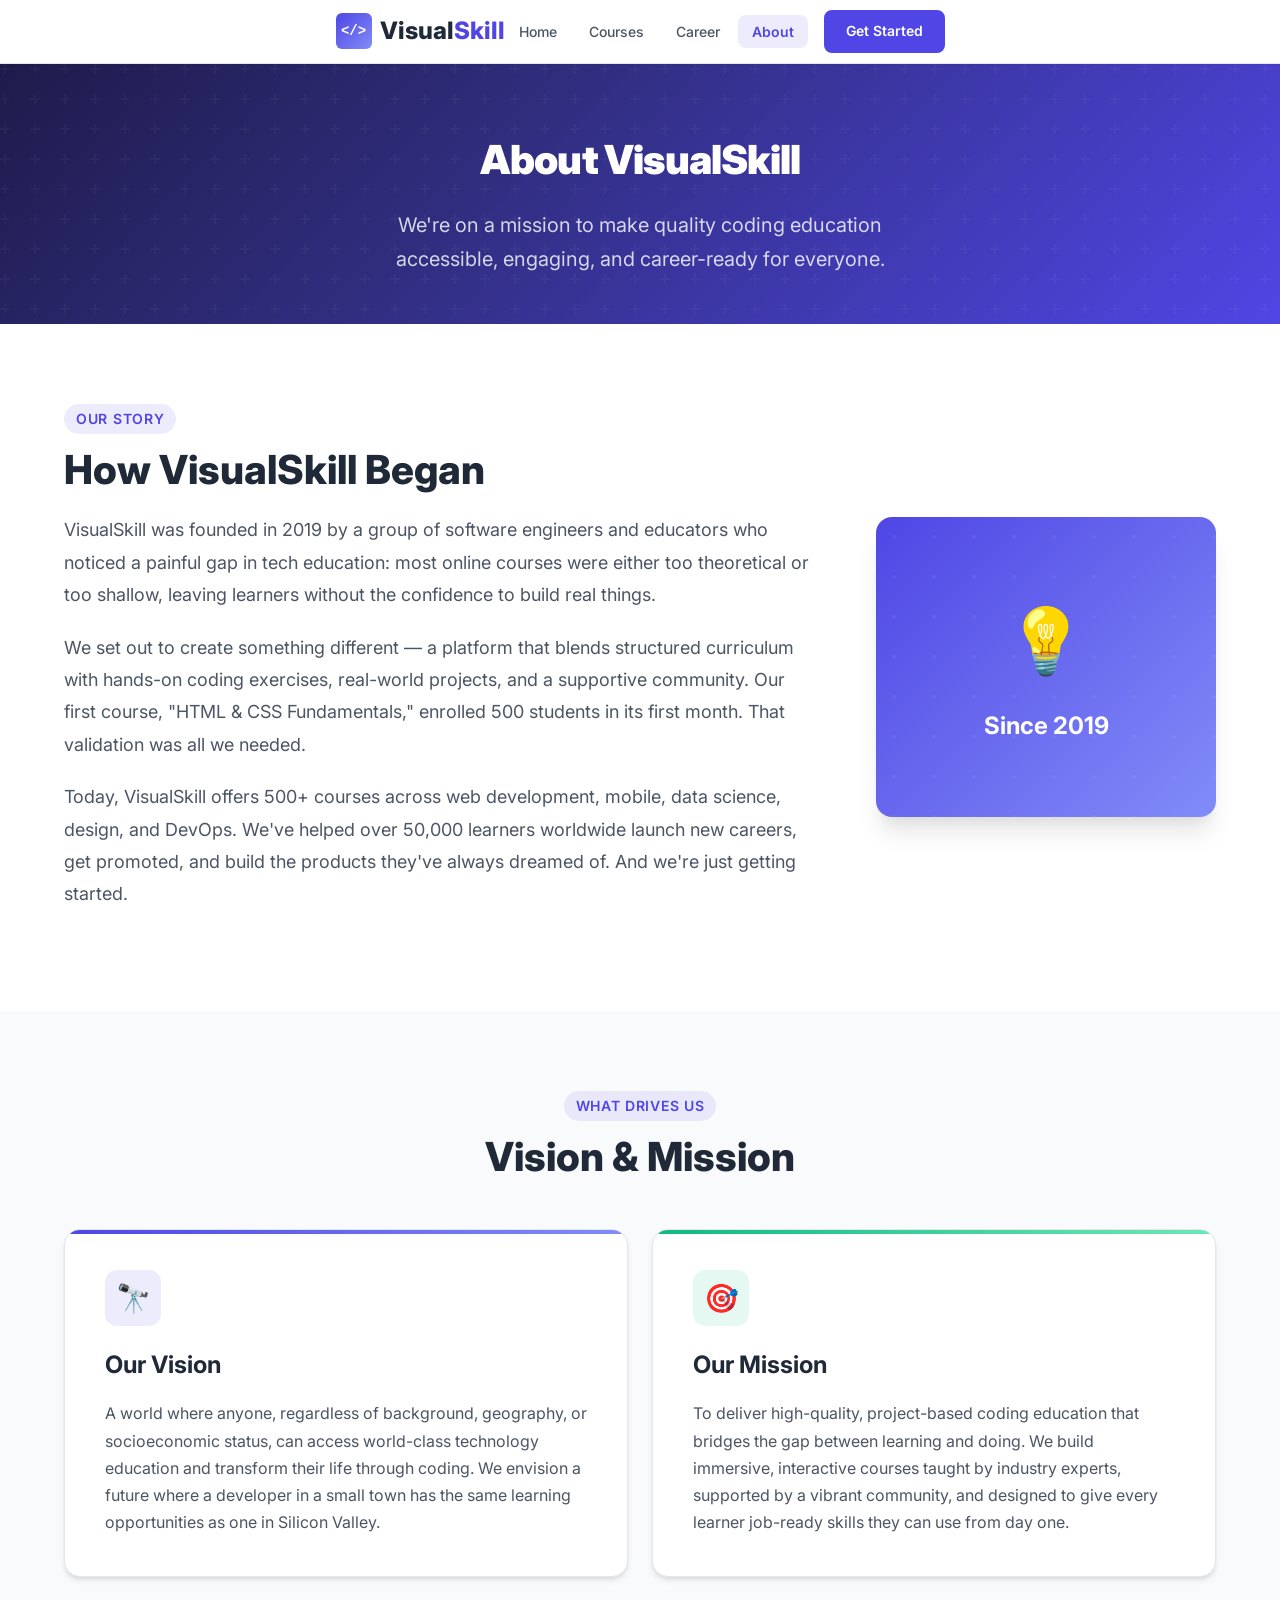
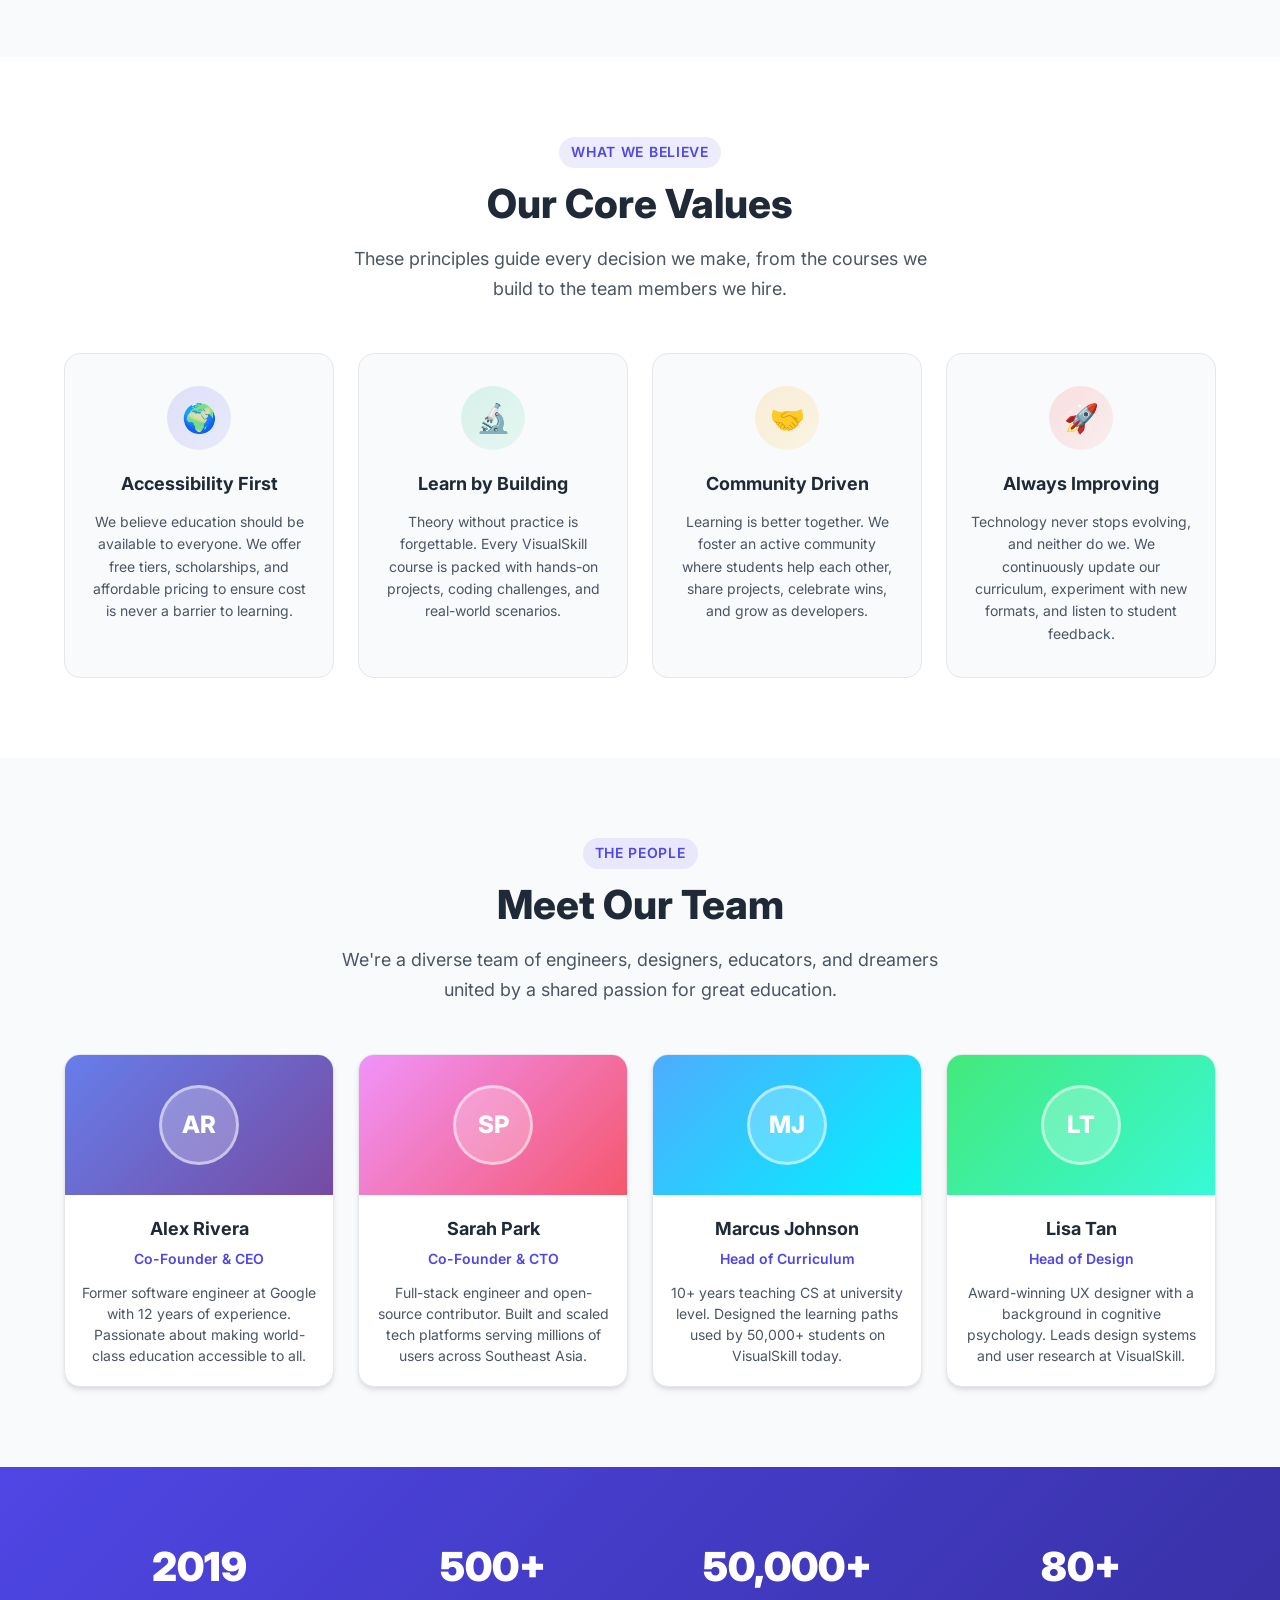
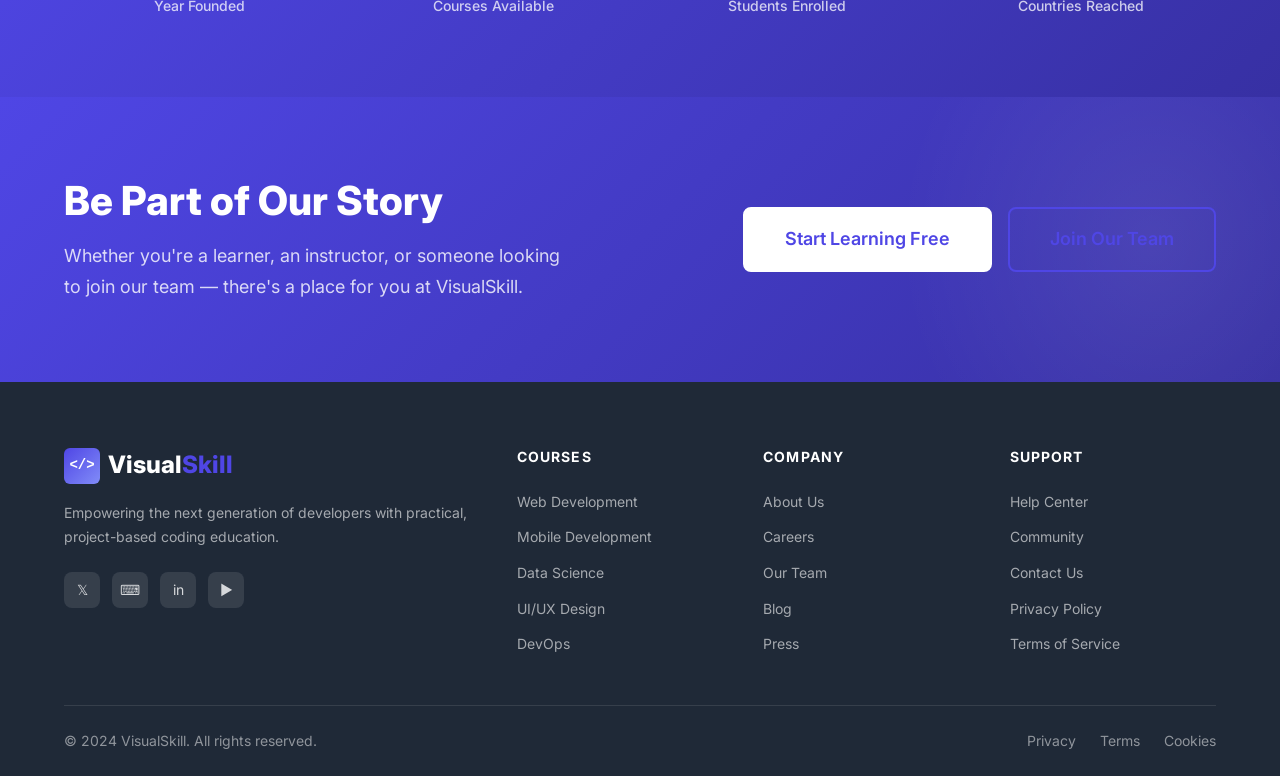
==== about.html @ 83e616d0 "Build complete VisualSkill coding learning platform website - Create css/style.css: comprehensive de" ====
<!DOCTYPE html>
<html lang="en">
<head>
  <meta charset="UTF-8" />
  <meta name="viewport" content="width=device-width, initial-scale=1.0" />
  <meta name="description" content="Learn about VisualSkill - our story, vision, mission, values, and the team behind the platform." />
  <title>About Us - VisualSkill</title>
  <link rel="preconnect" href="https://fonts.googleapis.com" />
  <link rel="preconnect" href="https://fonts.gstatic.com" crossorigin />
  <link href="https://fonts.googleapis.com/css2?family=Inter:wght@400;500;600;700;800;900&display=swap" rel="stylesheet" />
  <link rel="stylesheet" href="css/style.css" />
</head>
<body>

  <!-- ── HEADER ──────────────────────────────────────────────── -->
  <header class="site-header">
    <div class="container">
      <div class="header-inner">
        <a href="index.html" class="logo" aria-label="VisualSkill Home">
          <span class="logo-icon">&lt;/&gt;</span>
          <span class="logo-text">Visual<span>Skill</span></span>
        </a>

        <button class="hamburger-btn" aria-label="Toggle navigation menu" aria-expanded="false" aria-controls="main-nav">
          <span class="hamburger-line"></span>
          <span class="hamburger-line"></span>
          <span class="hamburger-line"></span>
        </button>

        <nav id="main-nav" class="main-nav" aria-label="Main navigation">
          <ul class="nav-links" role="list">
            <li><a href="index.html" class="nav-link">Home</a></li>
            <li><a href="course.html" class="nav-link">Courses</a></li>
            <li><a href="career.html" class="nav-link">Career</a></li>
            <li><a href="about.html" class="nav-link">About</a></li>
          </ul>
          <div class="nav-cta">
            <a href="register.html" class="btn btn-primary btn-sm">Get Started</a>
          </div>
        </nav>
      </div>
    </div>
  </header>

  <!-- ── MAIN ────────────────────────────────────────────────── -->
  <main>

    <!-- Page Hero -->
    <section class="page-hero" aria-label="About hero">
      <div class="container">
        <div class="page-hero-content">
          <h1 class="page-hero-title">About VisualSkill</h1>
          <p class="page-hero-subtitle">We're on a mission to make quality coding education accessible, engaging, and career-ready for everyone.</p>
        </div>
      </div>
    </section>

    <!-- Our Story -->
    <section class="story-section" aria-labelledby="story-heading">
      <div class="container">
        <div class="story-content">
          <div class="story-text animate-on-scroll">
            <span class="section-tag">Our Story</span>
            <h2 class="section-title section-title-left" id="story-heading">How VisualSkill Began</h2>
            <p>VisualSkill was founded in 2019 by a group of software engineers and educators who noticed a painful gap in tech education: most online courses were either too theoretical or too shallow, leaving learners without the confidence to build real things.</p>
            <p>We set out to create something different — a platform that blends structured curriculum with hands-on coding exercises, real-world projects, and a supportive community. Our first course, "HTML &amp; CSS Fundamentals," enrolled 500 students in its first month. That validation was all we needed.</p>
            <p>Today, VisualSkill offers 500+ courses across web development, mobile, data science, design, and DevOps. We've helped over 50,000 learners worldwide launch new careers, get promoted, and build the products they've always dreamed of. And we're just getting started.</p>
          </div>

          <div class="story-visual animate-on-scroll">
            <div class="story-image-placeholder" aria-hidden="true">
              <span class="story-image-icon">💡</span>
              <span class="story-image-text">Since 2019</span>
            </div>
          </div>
        </div>
      </div>
    </section>

    <!-- Vision & Mission -->
    <section class="vision-section" aria-labelledby="vision-heading">
      <div class="container">
        <header class="section-header animate-on-scroll">
          <span class="section-tag">What Drives Us</span>
          <h2 class="section-title" id="vision-heading">Vision &amp; Mission</h2>
        </header>

        <div class="vision-grid">
          <div class="vision-card vision animate-on-scroll">
            <div class="vision-icon vision-icon-primary" aria-hidden="true">🔭</div>
            <h3 class="vision-title">Our Vision</h3>
            <p class="vision-text">
              A world where anyone, regardless of background, geography, or socioeconomic status, can access world-class technology education and transform their life through coding. We envision a future where a developer in a small town has the same learning opportunities as one in Silicon Valley.
            </p>
          </div>

          <div class="vision-card mission animate-on-scroll">
            <div class="vision-icon vision-icon-secondary" aria-hidden="true">🎯</div>
            <h3 class="vision-title">Our Mission</h3>
            <p class="vision-text">
              To deliver high-quality, project-based coding education that bridges the gap between learning and doing. We build immersive, interactive courses taught by industry experts, supported by a vibrant community, and designed to give every learner job-ready skills they can use from day one.
            </p>
          </div>
        </div>
      </div>
    </section>

    <!-- Core Values -->
    <section class="values-section" aria-labelledby="values-heading">
      <div class="container">
        <header class="section-header animate-on-scroll">
          <span class="section-tag">What We Believe</span>
          <h2 class="section-title" id="values-heading">Our Core Values</h2>
          <p class="section-subtitle">These principles guide every decision we make, from the courses we build to the team members we hire.</p>
        </header>

        <div class="values-grid">
          <article class="value-card animate-on-scroll">
            <div class="value-icon value-icon-1" aria-hidden="true">🌍</div>
            <h3 class="value-title">Accessibility First</h3>
            <p class="value-text">We believe education should be available to everyone. We offer free tiers, scholarships, and affordable pricing to ensure cost is never a barrier to learning.</p>
          </article>

          <article class="value-card animate-on-scroll">
            <div class="value-icon value-icon-2" aria-hidden="true">🔬</div>
            <h3 class="value-title">Learn by Building</h3>
            <p class="value-text">Theory without practice is forgettable. Every VisualSkill course is packed with hands-on projects, coding challenges, and real-world scenarios.</p>
          </article>

          <article class="value-card animate-on-scroll">
            <div class="value-icon value-icon-3" aria-hidden="true">🤝</div>
            <h3 class="value-title">Community Driven</h3>
            <p class="value-text">Learning is better together. We foster an active community where students help each other, share projects, celebrate wins, and grow as developers.</p>
          </article>

          <article class="value-card animate-on-scroll">
            <div class="value-icon value-icon-4" aria-hidden="true">🚀</div>
            <h3 class="value-title">Always Improving</h3>
            <p class="value-text">Technology never stops evolving, and neither do we. We continuously update our curriculum, experiment with new formats, and listen to student feedback.</p>
          </article>
        </div>
      </div>
    </section>

    <!-- Team Section -->
    <section class="team-section" aria-labelledby="team-heading">
      <div class="container">
        <header class="section-header animate-on-scroll">
          <span class="section-tag">The People</span>
          <h2 class="section-title" id="team-heading">Meet Our Team</h2>
          <p class="section-subtitle">We're a diverse team of engineers, designers, educators, and dreamers united by a shared passion for great education.</p>
        </header>

        <div class="team-grid">
          <article class="team-card animate-on-scroll">
            <div class="team-avatar team-avatar-1" aria-hidden="true">
              <div class="team-avatar-initials">AR</div>
            </div>
            <div class="team-body">
              <h3 class="team-name">Alex Rivera</h3>
              <p class="team-role">Co-Founder &amp; CEO</p>
              <p class="team-bio">Former software engineer at Google with 12 years of experience. Passionate about making world-class education accessible to all.</p>
            </div>
          </article>

          <article class="team-card animate-on-scroll">
            <div class="team-avatar team-avatar-2" aria-hidden="true">
              <div class="team-avatar-initials">SP</div>
            </div>
            <div class="team-body">
              <h3 class="team-name">Sarah Park</h3>
              <p class="team-role">Co-Founder &amp; CTO</p>
              <p class="team-bio">Full-stack engineer and open-source contributor. Built and scaled tech platforms serving millions of users across Southeast Asia.</p>
            </div>
          </article>

          <article class="team-card animate-on-scroll">
            <div class="team-avatar team-avatar-3" aria-hidden="true">
              <div class="team-avatar-initials">MJ</div>
            </div>
            <div class="team-body">
              <h3 class="team-name">Marcus Johnson</h3>
              <p class="team-role">Head of Curriculum</p>
              <p class="team-bio">10+ years teaching CS at university level. Designed the learning paths used by 50,000+ students on VisualSkill today.</p>
            </div>
          </article>

          <article class="team-card animate-on-scroll">
            <div class="team-avatar team-avatar-4" aria-hidden="true">
              <div class="team-avatar-initials">LT</div>
            </div>
            <div class="team-body">
              <h3 class="team-name">Lisa Tan</h3>
              <p class="team-role">Head of Design</p>
              <p class="team-bio">Award-winning UX designer with a background in cognitive psychology. Leads design systems and user research at VisualSkill.</p>
            </div>
          </article>
        </div>
      </div>
    </section>

    <!-- Stats Row -->
    <section class="about-stats-section" aria-label="Company statistics">
      <div class="container">
        <div class="about-stats-grid">
          <div class="about-stat animate-on-scroll">
            <div class="about-stat-num">2019</div>
            <div class="about-stat-label">Year Founded</div>
          </div>
          <div class="about-stat animate-on-scroll">
            <div class="about-stat-num">500+</div>
            <div class="about-stat-label">Courses Available</div>
          </div>
          <div class="about-stat animate-on-scroll">
            <div class="about-stat-num">50,000+</div>
            <div class="about-stat-label">Students Enrolled</div>
          </div>
          <div class="about-stat animate-on-scroll">
            <div class="about-stat-num">80+</div>
            <div class="about-stat-label">Countries Reached</div>
          </div>
        </div>
      </div>
    </section>

    <!-- CTA -->
    <section class="cta-section" aria-labelledby="about-cta-heading">
      <div class="container">
        <div class="cta-content">
          <div class="cta-text">
            <h2 class="cta-title" id="about-cta-heading">Be Part of Our Story</h2>
            <p class="cta-desc">Whether you're a learner, an instructor, or someone looking to join our team — there's a place for you at VisualSkill.</p>
          </div>
          <div class="cta-actions">
            <a href="register.html" class="btn btn-white btn-lg">Start Learning Free</a>
            <a href="career.html" class="btn btn-secondary btn-lg">Join Our Team</a>
          </div>
        </div>
      </div>
    </section>

  </main>

  <!-- ── FOOTER ────────────────────────────────────────────── -->
  <footer class="site-footer" aria-label="Site footer">
    <div class="container">
      <div class="footer-top">
        <div class="footer-brand">
          <a href="index.html" class="logo" aria-label="VisualSkill Home">
            <span class="logo-icon">&lt;/&gt;</span>
            <span class="logo-text">Visual<span>Skill</span></span>
          </a>
          <p class="footer-tagline">Empowering the next generation of developers with practical, project-based coding education.</p>
          <div class="footer-social" aria-label="Social media links">
            <a href="#" class="social-link" aria-label="Twitter">𝕏</a>
            <a href="#" class="social-link" aria-label="GitHub">⌨</a>
            <a href="#" class="social-link" aria-label="LinkedIn">in</a>
            <a href="#" class="social-link" aria-label="YouTube">▶</a>
          </div>
        </div>
        <div>
          <h3 class="footer-col-title">Courses</h3>
          <ul class="footer-links">
            <li><a href="course.html">Web Development</a></li>
            <li><a href="course.html">Mobile Development</a></li>
            <li><a href="course.html">Data Science</a></li>
            <li><a href="course.html">UI/UX Design</a></li>
            <li><a href="course.html">DevOps</a></li>
          </ul>
        </div>
        <div>
          <h3 class="footer-col-title">Company</h3>
          <ul class="footer-links">
            <li><a href="about.html">About Us</a></li>
            <li><a href="career.html">Careers</a></li>
            <li><a href="about.html">Our Team</a></li>
            <li><a href="#">Blog</a></li>
            <li><a href="#">Press</a></li>
          </ul>
        </div>
        <div>
          <h3 class="footer-col-title">Support</h3>
          <ul class="footer-links">
            <li><a href="#">Help Center</a></li>
            <li><a href="#">Community</a></li>
            <li><a href="#">Contact Us</a></li>
            <li><a href="#">Privacy Policy</a></li>
            <li><a href="#">Terms of Service</a></li>
          </ul>
        </div>
      </div>
      <div class="footer-bottom">
        <p class="footer-copyright">© 2024 VisualSkill. All rights reserved.</p>
        <nav class="footer-bottom-links" aria-label="Footer legal links">
          <a href="#">Privacy</a>
          <a href="#">Terms</a>
          <a href="#">Cookies</a>
        </nav>
      </div>
    </div>
  </footer>

  <script src="js/script.js"></script>
</body>
</html>
---- css/style.css ----
/* ============================================================
   VisualSkill - Main Stylesheet
   ============================================================ */

/* ── Custom Properties ────────────────────────────────────── */
:root {
  --color-primary: #4F46E5;
  --color-primary-dark: #3730A3;
  --color-primary-light: #818CF8;
  --color-secondary: #10B981;
  --color-secondary-dark: #059669;
  --color-accent: #F59E0B;
  --color-accent-dark: #D97706;
  --color-dark: #1F2937;
  --color-dark-2: #374151;
  --color-dark-3: #4B5563;
  --color-light: #F9FAFB;
  --color-light-2: #F3F4F6;
  --color-light-3: #E5E7EB;
  --color-white: #ffffff;
  --color-error: #EF4444;
  --color-success: #10B981;

  --font-family: 'Inter', sans-serif;
  --font-size-xs: 0.75rem;
  --font-size-sm: 0.875rem;
  --font-size-base: 1rem;
  --font-size-md: 1.125rem;
  --font-size-lg: 1.25rem;
  --font-size-xl: 1.5rem;
  --font-size-2xl: 2rem;
  --font-size-3xl: 2.5rem;
  --font-size-4xl: 3rem;

  --radius-sm: 0.375rem;
  --radius-md: 0.5rem;
  --radius-lg: 0.75rem;
  --radius-xl: 1rem;
  --radius-full: 9999px;

  --shadow-sm: 0 1px 2px rgba(0, 0, 0, 0.05);
  --shadow-md: 0 4px 6px -1px rgba(0, 0, 0, 0.1), 0 2px 4px -1px rgba(0, 0, 0, 0.06);
  --shadow-lg: 0 10px 15px -3px rgba(0, 0, 0, 0.1), 0 4px 6px -2px rgba(0, 0, 0, 0.05);
  --shadow-xl: 0 20px 25px -5px rgba(0, 0, 0, 0.1), 0 10px 10px -5px rgba(0, 0, 0, 0.04);

  --transition: all 0.3s ease;
  --transition-fast: all 0.15s ease;

  --header-height: 4rem;
  --container-max: 1200px;
  --container-padding: 1.5rem;
}

/* ── Reset & Base ─────────────────────────────────────────── */
*,
*::before,
*::after {
  box-sizing: border-box;
  margin: 0;
  padding: 0;
}

html {
  scroll-behavior: smooth;
  font-size: 16px;
}

body {
  font-family: var(--font-family);
  font-size: var(--font-size-base);
  color: var(--color-dark);
  background-color: var(--color-white);
  line-height: 1.6;
  -webkit-font-smoothing: antialiased;
}

img {
  max-width: 100%;
  display: block;
}

a {
  text-decoration: none;
  color: inherit;
  transition: var(--transition-fast);
}

ul {
  list-style: none;
}

button {
  cursor: pointer;
  font-family: var(--font-family);
  border: none;
  background: none;
}

input,
select,
textarea {
  font-family: var(--font-family);
}

/* ── Utility ──────────────────────────────────────────────── */
.container {
  max-width: var(--container-max);
  margin-left: auto;
  margin-right: auto;
  padding-left: var(--container-padding);
  padding-right: var(--container-padding);
}

.sr-only {
  position: absolute;
  width: 1px;
  height: 1px;
  padding: 0;
  margin: -1px;
  overflow: hidden;
  clip: rect(0, 0, 0, 0);
  white-space: nowrap;
  border: 0;
}

/* ── Buttons ──────────────────────────────────────────────── */
.btn {
  display: inline-flex;
  align-items: center;
  justify-content: center;
  gap: 0.5rem;
  padding: 0.75rem 1.75rem;
  border-radius: var(--radius-md);
  font-size: var(--font-size-base);
  font-weight: 600;
  transition: var(--transition);
  cursor: pointer;
  border: 2px solid transparent;
  white-space: nowrap;
}

.btn-primary {
  background-color: var(--color-primary);
  color: var(--color-white);
  border-color: var(--color-primary);
}

.btn-primary:hover {
  background-color: var(--color-primary-dark);
  border-color: var(--color-primary-dark);
  transform: translateY(-2px);
  box-shadow: var(--shadow-lg);
}

.btn-secondary {
  background-color: transparent;
  color: var(--color-primary);
  border-color: var(--color-primary);
}

.btn-secondary:hover {
  background-color: var(--color-primary);
  color: var(--color-white);
  transform: translateY(-2px);
  box-shadow: var(--shadow-lg);
}

.btn-white {
  background-color: var(--color-white);
  color: var(--color-primary);
  border-color: var(--color-white);
}

.btn-white:hover {
  background-color: var(--color-light);
  transform: translateY(-2px);
  box-shadow: var(--shadow-lg);
}

.btn-success {
  background-color: var(--color-secondary);
  color: var(--color-white);
  border-color: var(--color-secondary);
}

.btn-success:hover {
  background-color: var(--color-secondary-dark);
  border-color: var(--color-secondary-dark);
  transform: translateY(-2px);
}

.btn-sm {
  padding: 0.5rem 1.25rem;
  font-size: var(--font-size-sm);
}

.btn-lg {
  padding: 1rem 2.5rem;
  font-size: var(--font-size-md);
}

.btn-full {
  width: 100%;
}

/* ── Section Headings ─────────────────────────────────────── */
.section-header {
  text-align: center;
  margin-bottom: 3rem;
}

.section-tag {
  display: inline-block;
  background-color: rgba(79, 70, 229, 0.1);
  color: var(--color-primary);
  font-size: var(--font-size-sm);
  font-weight: 600;
  padding: 0.25rem 0.75rem;
  border-radius: var(--radius-full);
  margin-bottom: 0.75rem;
  text-transform: uppercase;
  letter-spacing: 0.05em;
}

.section-title {
  font-size: var(--font-size-3xl);
  font-weight: 800;
  color: var(--color-dark);
  line-height: 1.2;
  margin-bottom: 1rem;
}

.section-subtitle {
  font-size: var(--font-size-md);
  color: var(--color-dark-3);
  max-width: 600px;
  margin-left: auto;
  margin-right: auto;
  line-height: 1.7;
}

/* Section header CTA variant */
.section-header-cta {
  margin-top: 0;
  padding-top: 2.5rem;
  text-align: center;
}

/* Section tag white variant (for dark backgrounds) */
.section-tag-white {
  background-color: rgba(255, 255, 255, 0.2);
  color: var(--color-white);
}

/* Section title left-aligned variant */
.section-title-left {
  text-align: left;
  margin-bottom: 1.25rem;
}

/* Form inline link */
.form-link {
  color: var(--color-primary);
  font-weight: 600;
  text-decoration: underline;
}

.form-link:hover {
  color: var(--color-primary-dark);
}

/* Field hint (subtle helper text) */
.field-hint {
  display: block;
  color: #6B7280;
}

/* No results initially hidden */
.no-results-hidden {
  display: none;
}

/* ── Scroll Animation ─────────────────────────────────────── */
.animate-on-scroll {
  opacity: 0;
  transform: translateY(2rem);
  transition: opacity 0.6s ease, transform 0.6s ease;
}

.animate-on-scroll.visible {
  opacity: 1;
  transform: translateY(0);
}

/* ============================================================
   HEADER & NAVIGATION
   ============================================================ */
.site-header {
  position: sticky;
  top: 0;
  z-index: 1000;
  background-color: var(--color-white);
  border-bottom: 1px solid var(--color-light-3);
  box-shadow: var(--shadow-sm);
  height: var(--header-height);
  display: flex;
  align-items: center;
}

.header-inner {
  display: flex;
  align-items: center;
  justify-content: space-between;
  width: 100%;
}

/* Logo */
.logo {
  display: flex;
  align-items: center;
  gap: 0.5rem;
  font-size: var(--font-size-xl);
  font-weight: 800;
  color: var(--color-dark);
  text-decoration: none;
  flex-shrink: 0;
}

.logo-icon {
  display: inline-flex;
  align-items: center;
  justify-content: center;
  width: 2.25rem;
  height: 2.25rem;
  background: linear-gradient(135deg, var(--color-primary) 0%, var(--color-primary-light) 100%);
  color: var(--color-white);
  border-radius: var(--radius-sm);
  font-size: var(--font-size-sm);
  font-weight: 700;
  font-family: monospace;
  flex-shrink: 0;
}

.logo-text {
  color: var(--color-dark);
}

.logo-text span {
  color: var(--color-primary);
}

/* Main Navigation */
.main-nav {
  display: flex;
  align-items: center;
  gap: 0.25rem;
}

.nav-links {
  display: flex;
  align-items: center;
  gap: 0.25rem;
}

.nav-link {
  padding: 0.5rem 0.875rem;
  border-radius: var(--radius-md);
  font-size: var(--font-size-sm);
  font-weight: 500;
  color: var(--color-dark-3);
  transition: var(--transition-fast);
  white-space: nowrap;
}

.nav-link:hover {
  color: var(--color-primary);
  background-color: rgba(79, 70, 229, 0.08);
}

.nav-link.active {
  color: var(--color-primary);
  background-color: rgba(79, 70, 229, 0.1);
  font-weight: 600;
}

.nav-cta {
  margin-left: 0.75rem;
}

/* Hamburger Button */
.hamburger-btn {
  display: none;
  flex-direction: column;
  justify-content: center;
  align-items: center;
  gap: 5px;
  width: 2.5rem;
  height: 2.5rem;
  border-radius: var(--radius-md);
  cursor: pointer;
  transition: var(--transition-fast);
  background: none;
  border: none;
  padding: 0.25rem;
}

.hamburger-btn:hover {
  background-color: var(--color-light-2);
}

.hamburger-line {
  display: block;
  width: 22px;
  height: 2px;
  background-color: var(--color-dark);
  border-radius: var(--radius-full);
  transition: var(--transition);
}

.hamburger-btn.open .hamburger-line:nth-child(1) {
  transform: translateY(7px) rotate(45deg);
}

.hamburger-btn.open .hamburger-line:nth-child(2) {
  opacity: 0;
  transform: scaleX(0);
}

.hamburger-btn.open .hamburger-line:nth-child(3) {
  transform: translateY(-7px) rotate(-45deg);
}

/* ============================================================
   HERO SECTIONS
   ============================================================ */
.hero {
  padding: 5rem 0 4rem;
  background: linear-gradient(135deg, #1e1b4b 0%, #312e81 40%, #4F46E5 100%);
  position: relative;
  overflow: hidden;
}

.hero::before {
  content: '';
  position: absolute;
  top: -50%;
  right: -20%;
  width: 60%;
  height: 200%;
  background: radial-gradient(ellipse, rgba(129, 140, 248, 0.15) 0%, transparent 70%);
  pointer-events: none;
}

.hero::after {
  content: '';
  position: absolute;
  bottom: -30%;
  left: -10%;
  width: 50%;
  height: 150%;
  background: radial-gradient(ellipse, rgba(16, 185, 129, 0.1) 0%, transparent 70%);
  pointer-events: none;
}

.hero-content {
  position: relative;
  z-index: 1;
  display: flex;
  align-items: center;
  justify-content: space-between;
  gap: 3rem;
}

.hero-text {
  flex: 1;
  max-width: 600px;
}

.hero-badge {
  display: inline-flex;
  align-items: center;
  gap: 0.5rem;
  background-color: rgba(255, 255, 255, 0.15);
  backdrop-filter: blur(8px);
  color: var(--color-white);
  font-size: var(--font-size-sm);
  font-weight: 600;
  padding: 0.375rem 1rem;
  border-radius: var(--radius-full);
  margin-bottom: 1.5rem;
  border: 1px solid rgba(255, 255, 255, 0.2);
}

.hero-badge-dot {
  width: 8px;
  height: 8px;
  background-color: var(--color-secondary);
  border-radius: 50%;
  animation: pulse-dot 2s infinite;
}

@keyframes pulse-dot {
  0%, 100% { opacity: 1; transform: scale(1); }
  50% { opacity: 0.6; transform: scale(1.3); }
}

.hero-title {
  font-size: var(--font-size-4xl);
  font-weight: 900;
  color: var(--color-white);
  line-height: 1.1;
  margin-bottom: 1.5rem;
  letter-spacing: -0.02em;
}

.hero-title .highlight {
  color: var(--color-accent);
}

.hero-subtitle {
  font-size: var(--font-size-lg);
  color: rgba(255, 255, 255, 0.8);
  margin-bottom: 2.5rem;
  line-height: 1.7;
}

.hero-actions {
  display: flex;
  align-items: center;
  gap: 1rem;
  flex-wrap: wrap;
}

/* Hero Visual */
.hero-visual {
  flex-shrink: 0;
  width: 380px;
}

.hero-card {
  background-color: rgba(255, 255, 255, 0.1);
  backdrop-filter: blur(16px);
  border: 1px solid rgba(255, 255, 255, 0.2);
  border-radius: var(--radius-xl);
  padding: 1.5rem;
}

.hero-code-header {
  display: flex;
  align-items: center;
  gap: 0.5rem;
  margin-bottom: 1rem;
  padding-bottom: 0.75rem;
  border-bottom: 1px solid rgba(255, 255, 255, 0.15);
}

.hero-code-dot {
  width: 12px;
  height: 12px;
  border-radius: 50%;
}

.hero-code-dot:nth-child(1) { background-color: #EF4444; }
.hero-code-dot:nth-child(2) { background-color: var(--color-accent); }
.hero-code-dot:nth-child(3) { background-color: var(--color-secondary); }

.hero-code-title {
  color: rgba(255, 255, 255, 0.6);
  font-size: var(--font-size-xs);
  margin-left: auto;
  font-family: monospace;
}

.hero-code-body {
  font-family: 'Courier New', Courier, monospace;
  font-size: var(--font-size-sm);
  line-height: 1.8;
}

.code-line {
  display: block;
  padding: 0.125rem 0;
}

.code-keyword { color: #C084FC; }
.code-function { color: #60A5FA; }
.code-string { color: #86EFAC; }
.code-comment { color: rgba(255, 255, 255, 0.4); }
.code-variable { color: #FCD34D; }
.code-indent { margin-left: 1.5rem; }
.code-indent-2 { margin-left: 3rem; }

.hero-stats-row {
  display: flex;
  gap: 1rem;
  margin-top: 1.25rem;
  padding-top: 1rem;
  border-top: 1px solid rgba(255, 255, 255, 0.15);
}

.hero-stat {
  flex: 1;
  text-align: center;
}

.hero-stat-num {
  display: block;
  font-size: var(--font-size-lg);
  font-weight: 700;
  color: var(--color-white);
}

.hero-stat-label {
  font-size: var(--font-size-xs);
  color: rgba(255, 255, 255, 0.6);
}

/* Page hero (smaller, for inner pages) */
.page-hero {
  padding: 4rem 0 3rem;
  background: linear-gradient(135deg, #1e1b4b 0%, #312e81 40%, #4F46E5 100%);
  text-align: center;
  position: relative;
  overflow: hidden;
}

.page-hero::before {
  content: '';
  position: absolute;
  inset: 0;
  background: url("data:image/svg+xml,%3Csvg width='60' height='60' viewBox='0 0 60 60' xmlns='http://www.w3.org/2000/svg'%3E%3Cg fill='none' fill-rule='evenodd'%3E%3Cg fill='%23ffffff' fill-opacity='0.03'%3E%3Cpath d='M36 34v-4h-2v4h-4v2h4v4h2v-4h4v-2h-4zm0-30V0h-2v4h-4v2h4v4h2V6h4V4h-4zM6 34v-4H4v4H0v2h4v4h2v-4h4v-2H6zM6 4V0H4v4H0v2h4v4h2V6h4V4H6z'/%3E%3C/g%3E%3C/g%3E%3C/svg%3E");
  pointer-events: none;
}

.page-hero-content {
  position: relative;
  z-index: 1;
}

.page-hero-title {
  font-size: var(--font-size-3xl);
  font-weight: 900;
  color: var(--color-white);
  margin-bottom: 1rem;
  letter-spacing: -0.02em;
}

.page-hero-subtitle {
  font-size: var(--font-size-lg);
  color: rgba(255, 255, 255, 0.8);
  max-width: 550px;
  margin: 0 auto;
  line-height: 1.7;
}

/* ============================================================
   HOME PAGE SECTIONS
   ============================================================ */

/* Stats Section */
.stats-section {
  padding: 4rem 0;
  background-color: var(--color-light);
}

.stats-grid {
  display: grid;
  grid-template-columns: repeat(3, 1fr);
  gap: 1.5rem;
}

.stat-card {
  background-color: var(--color-white);
  border-radius: var(--radius-xl);
  padding: 2rem 1.5rem;
  text-align: center;
  box-shadow: var(--shadow-md);
  border: 1px solid var(--color-light-3);
  transition: var(--transition);
}

.stat-card:hover {
  transform: translateY(-4px);
  box-shadow: var(--shadow-xl);
}

.stat-icon {
  width: 3.5rem;
  height: 3.5rem;
  border-radius: var(--radius-lg);
  display: flex;
  align-items: center;
  justify-content: center;
  margin: 0 auto 1rem;
  font-size: 1.5rem;
}

.stat-icon-primary { background-color: rgba(79, 70, 229, 0.1); }
.stat-icon-secondary { background-color: rgba(16, 185, 129, 0.1); }
.stat-icon-accent { background-color: rgba(245, 158, 11, 0.1); }

.stat-number {
  font-size: var(--font-size-3xl);
  font-weight: 900;
  color: var(--color-primary);
  line-height: 1;
  margin-bottom: 0.5rem;
}

.stat-label {
  font-size: var(--font-size-base);
  font-weight: 600;
  color: var(--color-dark);
  margin-bottom: 0.25rem;
}

.stat-description {
  font-size: var(--font-size-sm);
  color: var(--color-dark-3);
}

/* Top Courses Section */
.top-courses-section {
  padding: 5rem 0;
  background-color: var(--color-white);
}

.courses-grid {
  display: grid;
  grid-template-columns: repeat(3, 1fr);
  gap: 1.5rem;
}

.course-card {
  background-color: var(--color-white);
  border-radius: var(--radius-xl);
  overflow: hidden;
  box-shadow: var(--shadow-md);
  border: 1px solid var(--color-light-3);
  transition: var(--transition);
  display: flex;
  flex-direction: column;
}

.course-card:hover {
  transform: translateY(-6px);
  box-shadow: var(--shadow-xl);
}

.course-thumb {
  height: 160px;
  display: flex;
  align-items: center;
  justify-content: center;
  position: relative;
  overflow: hidden;
}

.course-thumb-icon {
  font-size: 3rem;
  opacity: 0.9;
  filter: drop-shadow(0 2px 4px rgba(0,0,0,0.3));
}

.course-thumb-webdev {
  background: linear-gradient(135deg, #667eea 0%, #764ba2 100%);
}

.course-thumb-mobile {
  background: linear-gradient(135deg, #f093fb 0%, #f5576c 100%);
}

.course-thumb-data {
  background: linear-gradient(135deg, #4facfe 0%, #00f2fe 100%);
}

.course-thumb-design {
  background: linear-gradient(135deg, #43e97b 0%, #38f9d7 100%);
}

.course-thumb-devops {
  background: linear-gradient(135deg, #fa709a 0%, #fee140 100%);
}

.course-thumb-python {
  background: linear-gradient(135deg, #a18cd1 0%, #fbc2eb 100%);
}

.course-thumb-js {
  background: linear-gradient(135deg, #f7971e 0%, #ffd200 100%);
}

.course-thumb-react {
  background: linear-gradient(135deg, #00c6ff 0%, #0072ff 100%);
}

.course-thumb-ml {
  background: linear-gradient(135deg, #11998e 0%, #38ef7d 100%);
}

.course-thumb-flutter {
  background: linear-gradient(135deg, #1FA2FF 0%, #12D8FA 50%, #A6FFCB 100%);
}

.course-thumb-figma {
  background: linear-gradient(135deg, #f953c6 0%, #b91d73 100%);
}

.course-thumb-docker {
  background: linear-gradient(135deg, #2980B9 0%, #6DD5FA 50%, #ffffff 100%);
}

.course-body {
  padding: 1.25rem;
  flex: 1;
  display: flex;
  flex-direction: column;
}

.course-meta {
  display: flex;
  align-items: center;
  justify-content: space-between;
  margin-bottom: 0.75rem;
}

.badge {
  display: inline-block;
  padding: 0.2rem 0.6rem;
  border-radius: var(--radius-full);
  font-size: var(--font-size-xs);
  font-weight: 600;
  text-transform: uppercase;
  letter-spacing: 0.04em;
}

.badge-beginner {
  background-color: rgba(16, 185, 129, 0.1);
  color: var(--color-secondary-dark);
}

.badge-intermediate {
  background-color: rgba(245, 158, 11, 0.1);
  color: var(--color-accent-dark);
}

.badge-advanced {
  background-color: rgba(239, 68, 68, 0.1);
  color: #DC2626;
}

.course-duration {
  font-size: var(--font-size-xs);
  color: var(--color-dark-3);
  display: flex;
  align-items: center;
  gap: 0.25rem;
}

.course-title {
  font-size: var(--font-size-md);
  font-weight: 700;
  color: var(--color-dark);
  margin-bottom: 0.5rem;
  line-height: 1.4;
}

.course-desc {
  font-size: var(--font-size-sm);
  color: var(--color-dark-3);
  line-height: 1.6;
  margin-bottom: 1rem;
  flex: 1;
}

.course-footer {
  display: flex;
  align-items: center;
  justify-content: space-between;
  padding-top: 0.75rem;
  border-top: 1px solid var(--color-light-3);
  margin-top: auto;
}

.course-lessons {
  font-size: var(--font-size-xs);
  color: var(--color-dark-3);
}

/* CTA Section */
.cta-section {
  padding: 5rem 0;
  background: linear-gradient(135deg, var(--color-primary) 0%, var(--color-primary-dark) 100%);
  position: relative;
  overflow: hidden;
}

.cta-section::before {
  content: '';
  position: absolute;
  top: -50%;
  right: -10%;
  width: 40%;
  height: 200%;
  background: radial-gradient(ellipse, rgba(255,255,255,0.08) 0%, transparent 70%);
  pointer-events: none;
}

.cta-content {
  position: relative;
  z-index: 1;
  display: flex;
  align-items: center;
  justify-content: space-between;
  gap: 2rem;
}

.cta-text {
  flex: 1;
}

.cta-title {
  font-size: var(--font-size-3xl);
  font-weight: 800;
  color: var(--color-white);
  margin-bottom: 1rem;
  line-height: 1.2;
}

.cta-desc {
  font-size: var(--font-size-md);
  color: rgba(255, 255, 255, 0.8);
  max-width: 500px;
  line-height: 1.7;
}

.cta-actions {
  display: flex;
  gap: 1rem;
  flex-wrap: wrap;
  flex-shrink: 0;
}

/* ============================================================
   CAREER PAGE
   ============================================================ */
.jobs-section {
  padding: 5rem 0;
  background-color: var(--color-light);
}

.jobs-grid {
  display: grid;
  grid-template-columns: repeat(2, 1fr);
  gap: 1.5rem;
}

.job-card {
  background-color: var(--color-white);
  border-radius: var(--radius-xl);
  padding: 2rem;
  box-shadow: var(--shadow-md);
  border: 1px solid var(--color-light-3);
  transition: var(--transition);
  display: flex;
  flex-direction: column;
  gap: 1rem;
}

.job-card:hover {
  transform: translateY(-4px);
  box-shadow: var(--shadow-xl);
  border-color: var(--color-primary-light);
}

.job-card-header {
  display: flex;
  align-items: flex-start;
  justify-content: space-between;
  gap: 1rem;
}

.job-icon {
  width: 3rem;
  height: 3rem;
  border-radius: var(--radius-lg);
  background: linear-gradient(135deg, var(--color-primary) 0%, var(--color-primary-light) 100%);
  display: flex;
  align-items: center;
  justify-content: center;
  font-size: 1.25rem;
  flex-shrink: 0;
}

.job-type-badge {
  background-color: rgba(16, 185, 129, 0.1);
  color: var(--color-secondary-dark);
  font-size: var(--font-size-xs);
  font-weight: 600;
  padding: 0.25rem 0.625rem;
  border-radius: var(--radius-full);
  flex-shrink: 0;
}

.job-title {
  font-size: var(--font-size-xl);
  font-weight: 700;
  color: var(--color-dark);
  margin-bottom: 0.25rem;
}

.job-location {
  font-size: var(--font-size-sm);
  color: var(--color-dark-3);
}

.job-desc {
  font-size: var(--font-size-sm);
  color: var(--color-dark-3);
  line-height: 1.7;
}

.job-requirements {
  flex: 1;
}

.job-requirements-title {
  font-size: var(--font-size-sm);
  font-weight: 700;
  color: var(--color-dark);
  margin-bottom: 0.5rem;
}

.job-req-list {
  display: flex;
  flex-direction: column;
  gap: 0.375rem;
}

.job-req-list li {
  font-size: var(--font-size-sm);
  color: var(--color-dark-3);
  display: flex;
  align-items: flex-start;
  gap: 0.5rem;
  line-height: 1.5;
}

.job-req-list li::before {
  content: '✓';
  color: var(--color-secondary);
  font-weight: 700;
  flex-shrink: 0;
  margin-top: 0.05em;
}

/* FAQ Section */
.faq-section {
  padding: 5rem 0;
  background-color: var(--color-white);
}

.faq-list {
  max-width: 800px;
  margin: 0 auto;
  display: flex;
  flex-direction: column;
  gap: 1rem;
}

.faq-item {
  border: 1px solid var(--color-light-3);
  border-radius: var(--radius-lg);
  overflow: hidden;
  transition: var(--transition);
}

.faq-item.open {
  border-color: var(--color-primary-light);
  box-shadow: var(--shadow-md);
}

.faq-question {
  width: 100%;
  display: flex;
  align-items: center;
  justify-content: space-between;
  gap: 1rem;
  padding: 1.25rem 1.5rem;
  background-color: var(--color-white);
  font-size: var(--font-size-base);
  font-weight: 600;
  color: var(--color-dark);
  cursor: pointer;
  text-align: left;
  transition: var(--transition-fast);
  border: none;
}

.faq-question:hover {
  background-color: var(--color-light);
  color: var(--color-primary);
}

.faq-item.open .faq-question {
  background-color: rgba(79, 70, 229, 0.05);
  color: var(--color-primary);
}

.faq-icon {
  width: 1.75rem;
  height: 1.75rem;
  border-radius: 50%;
  background-color: var(--color-light-2);
  display: flex;
  align-items: center;
  justify-content: center;
  flex-shrink: 0;
  transition: var(--transition);
  font-size: var(--font-size-lg);
  line-height: 1;
  color: var(--color-dark-3);
}

.faq-item.open .faq-icon {
  background-color: var(--color-primary);
  color: var(--color-white);
  transform: rotate(45deg);
}

.faq-answer {
  max-height: 0;
  overflow: hidden;
  transition: max-height 0.35s ease, padding 0.35s ease;
  padding: 0 1.5rem;
}

.faq-item.open .faq-answer {
  max-height: 500px;
  padding: 0 1.5rem 1.25rem;
}

.faq-answer p {
  font-size: var(--font-size-base);
  color: var(--color-dark-3);
  line-height: 1.7;
}

/* ============================================================
   COURSE PAGE
   ============================================================ */
.course-controls {
  padding: 2.5rem 0;
  background-color: var(--color-light);
  border-bottom: 1px solid var(--color-light-3);
}

.search-wrapper {
  position: relative;
  max-width: 520px;
  margin: 0 auto 1.5rem;
}

.search-icon {
  position: absolute;
  left: 1rem;
  top: 50%;
  transform: translateY(-50%);
  color: var(--color-dark-3);
  font-size: 1.1rem;
  pointer-events: none;
}

.search-input {
  width: 100%;
  padding: 0.875rem 1rem 0.875rem 2.75rem;
  border: 2px solid var(--color-light-3);
  border-radius: var(--radius-full);
  font-size: var(--font-size-base);
  color: var(--color-dark);
  background-color: var(--color-white);
  transition: var(--transition-fast);
  outline: none;
}

.search-input:focus {
  border-color: var(--color-primary);
  box-shadow: 0 0 0 3px rgba(79, 70, 229, 0.15);
}

.search-input::placeholder {
  color: #9CA3AF;
}

.filter-bar {
  display: flex;
  align-items: center;
  justify-content: center;
  gap: 0.625rem;
  flex-wrap: wrap;
}

.filter-btn {
  padding: 0.5rem 1.25rem;
  border-radius: var(--radius-full);
  font-size: var(--font-size-sm);
  font-weight: 600;
  color: var(--color-dark-3);
  background-color: var(--color-white);
  border: 2px solid var(--color-light-3);
  cursor: pointer;
  transition: var(--transition-fast);
}

.filter-btn:hover {
  border-color: var(--color-primary);
  color: var(--color-primary);
}

.filter-btn.active {
  background-color: var(--color-primary);
  border-color: var(--color-primary);
  color: var(--color-white);
}

.courses-section {
  padding: 3rem 0 5rem;
  background-color: var(--color-white);
}

.courses-count {
  text-align: right;
  font-size: var(--font-size-sm);
  color: var(--color-dark-3);
  margin-bottom: 1.5rem;
}

.courses-count span {
  font-weight: 700;
  color: var(--color-primary);
}

.courses-grid-12 {
  display: grid;
  grid-template-columns: repeat(3, 1fr);
  gap: 1.5rem;
}

.course-card.hidden {
  display: none;
}

.no-results {
  grid-column: 1 / -1;
  text-align: center;
  padding: 4rem 2rem;
  color: var(--color-dark-3);
}

.no-results-icon {
  font-size: 3.5rem;
  margin-bottom: 1rem;
}

.no-results-title {
  font-size: var(--font-size-xl);
  font-weight: 700;
  color: var(--color-dark);
  margin-bottom: 0.5rem;
}

/* ============================================================
   ABOUT PAGE
   ============================================================ */
.story-section {
  padding: 5rem 0;
  background-color: var(--color-white);
}

.story-content {
  display: flex;
  align-items: center;
  gap: 4rem;
}

.story-text {
  flex: 1;
}

.story-text p {
  font-size: var(--font-size-md);
  color: var(--color-dark-3);
  line-height: 1.8;
  margin-bottom: 1.25rem;
}

.story-visual {
  flex-shrink: 0;
  width: 340px;
}

.story-image-placeholder {
  width: 100%;
  height: 300px;
  border-radius: var(--radius-xl);
  background: linear-gradient(135deg, var(--color-primary) 0%, var(--color-primary-light) 100%);
  display: flex;
  flex-direction: column;
  align-items: center;
  justify-content: center;
  gap: 1rem;
  box-shadow: var(--shadow-xl);
  position: relative;
  overflow: hidden;
}

.story-image-placeholder::before {
  content: '';
  position: absolute;
  inset: 0;
  background: url("data:image/svg+xml,%3Csvg width='40' height='40' viewBox='0 0 40 40' xmlns='http://www.w3.org/2000/svg'%3E%3Cg fill='%23ffffff' fill-opacity='0.05'%3E%3Cpath d='M20 20c0-1.1-.9-2-2-2s-2 .9-2 2 .9 2 2 2 2-.9 2-2zM0 20c0-1.1-.9-2-2-2s-2 .9-2 2 .9 2 2 2 2-.9 2-2z'/%3E%3C/g%3E%3C/svg%3E");
}

.story-image-icon {
  font-size: 4rem;
  position: relative;
  z-index: 1;
}

.story-image-text {
  font-size: var(--font-size-xl);
  font-weight: 700;
  color: var(--color-white);
  position: relative;
  z-index: 1;
}

/* Vision & Mission */
.vision-section {
  padding: 5rem 0;
  background-color: var(--color-light);
}

.vision-grid {
  display: grid;
  grid-template-columns: repeat(2, 1fr);
  gap: 1.5rem;
}

.vision-card {
  background-color: var(--color-white);
  border-radius: var(--radius-xl);
  padding: 2.5rem;
  box-shadow: var(--shadow-md);
  border: 1px solid var(--color-light-3);
  position: relative;
  overflow: hidden;
}

.vision-card::before {
  content: '';
  position: absolute;
  top: 0;
  left: 0;
  right: 0;
  height: 4px;
}

.vision-card.vision { }
.vision-card.vision::before { background: linear-gradient(90deg, var(--color-primary), var(--color-primary-light)); }
.vision-card.mission::before { background: linear-gradient(90deg, var(--color-secondary), #6EE7B7); }

.vision-icon {
  width: 3.5rem;
  height: 3.5rem;
  border-radius: var(--radius-lg);
  display: flex;
  align-items: center;
  justify-content: center;
  font-size: 1.75rem;
  margin-bottom: 1.25rem;
}

.vision-icon-primary { background-color: rgba(79, 70, 229, 0.1); }
.vision-icon-secondary { background-color: rgba(16, 185, 129, 0.1); }

.vision-title {
  font-size: var(--font-size-xl);
  font-weight: 700;
  color: var(--color-dark);
  margin-bottom: 1rem;
}

.vision-text {
  font-size: var(--font-size-base);
  color: var(--color-dark-3);
  line-height: 1.7;
}

/* Values Section */
.values-section {
  padding: 5rem 0;
  background-color: var(--color-white);
}

.values-grid {
  display: grid;
  grid-template-columns: repeat(4, 1fr);
  gap: 1.5rem;
}

.value-card {
  background-color: var(--color-light);
  border-radius: var(--radius-xl);
  padding: 2rem 1.5rem;
  text-align: center;
  transition: var(--transition);
  border: 1px solid var(--color-light-3);
}

.value-card:hover {
  transform: translateY(-4px);
  box-shadow: var(--shadow-lg);
  background-color: var(--color-white);
}

.value-icon {
  width: 4rem;
  height: 4rem;
  border-radius: 50%;
  display: flex;
  align-items: center;
  justify-content: center;
  font-size: 1.75rem;
  margin: 0 auto 1.25rem;
}

.value-icon-1 { background: linear-gradient(135deg, rgba(79,70,229,0.15), rgba(129,140,248,0.15)); }
.value-icon-2 { background: linear-gradient(135deg, rgba(16,185,129,0.15), rgba(110,231,183,0.15)); }
.value-icon-3 { background: linear-gradient(135deg, rgba(245,158,11,0.15), rgba(252,211,77,0.15)); }
.value-icon-4 { background: linear-gradient(135deg, rgba(239,68,68,0.15), rgba(252,165,165,0.15)); }

.value-title {
  font-size: var(--font-size-md);
  font-weight: 700;
  color: var(--color-dark);
  margin-bottom: 0.75rem;
}

.value-text {
  font-size: var(--font-size-sm);
  color: var(--color-dark-3);
  line-height: 1.6;
}

/* Team Section */
.team-section {
  padding: 5rem 0;
  background-color: var(--color-light);
}

.team-grid {
  display: grid;
  grid-template-columns: repeat(4, 1fr);
  gap: 1.5rem;
}

.team-card {
  background-color: var(--color-white);
  border-radius: var(--radius-xl);
  overflow: hidden;
  box-shadow: var(--shadow-md);
  border: 1px solid var(--color-light-3);
  transition: var(--transition);
  text-align: center;
}

.team-card:hover {
  transform: translateY(-4px);
  box-shadow: var(--shadow-xl);
}

.team-avatar {
  height: 140px;
  display: flex;
  align-items: center;
  justify-content: center;
  position: relative;
}

.team-avatar-1 { background: linear-gradient(135deg, #667eea 0%, #764ba2 100%); }
.team-avatar-2 { background: linear-gradient(135deg, #f093fb 0%, #f5576c 100%); }
.team-avatar-3 { background: linear-gradient(135deg, #4facfe 0%, #00f2fe 100%); }
.team-avatar-4 { background: linear-gradient(135deg, #43e97b 0%, #38f9d7 100%); }

.team-avatar-initials {
  width: 5rem;
  height: 5rem;
  border-radius: 50%;
  background-color: rgba(255, 255, 255, 0.25);
  display: flex;
  align-items: center;
  justify-content: center;
  font-size: var(--font-size-xl);
  font-weight: 800;
  color: var(--color-white);
  border: 3px solid rgba(255, 255, 255, 0.5);
}

.team-body {
  padding: 1.25rem 1rem;
}

.team-name {
  font-size: var(--font-size-md);
  font-weight: 700;
  color: var(--color-dark);
  margin-bottom: 0.25rem;
}

.team-role {
  font-size: var(--font-size-sm);
  font-weight: 600;
  color: var(--color-primary);
  margin-bottom: 0.75rem;
}

.team-bio {
  font-size: var(--font-size-sm);
  color: var(--color-dark-3);
  line-height: 1.5;
}

/* About Stats Row */
.about-stats-section {
  padding: 4rem 0;
  background: linear-gradient(135deg, var(--color-primary) 0%, var(--color-primary-dark) 100%);
}

.about-stats-grid {
  display: grid;
  grid-template-columns: repeat(4, 1fr);
  gap: 1.5rem;
  text-align: center;
}

.about-stat {
  padding: 1rem;
}

.about-stat-num {
  font-size: var(--font-size-3xl);
  font-weight: 900;
  color: var(--color-white);
  line-height: 1;
  margin-bottom: 0.5rem;
}

.about-stat-label {
  font-size: var(--font-size-sm);
  color: rgba(255, 255, 255, 0.75);
  font-weight: 500;
}

/* ============================================================
   REGISTER PAGE
   ============================================================ */
.register-section {
  padding: 4rem 0 5rem;
  background-color: var(--color-light);
  min-height: calc(100vh - var(--header-height));
  display: flex;
  align-items: flex-start;
}

.register-wrapper {
  display: flex;
  align-items: flex-start;
  gap: 3rem;
  width: 100%;
}

.register-info {
  flex: 1;
  max-width: 380px;
  padding-top: 1rem;
}

.register-info-title {
  font-size: var(--font-size-2xl);
  font-weight: 800;
  color: var(--color-dark);
  margin-bottom: 1rem;
  line-height: 1.3;
}

.register-info-desc {
  font-size: var(--font-size-base);
  color: var(--color-dark-3);
  line-height: 1.7;
  margin-bottom: 2rem;
}

.register-benefits {
  display: flex;
  flex-direction: column;
  gap: 1rem;
}

.register-benefit {
  display: flex;
  align-items: flex-start;
  gap: 0.875rem;
}

.benefit-icon {
  width: 2.25rem;
  height: 2.25rem;
  border-radius: var(--radius-md);
  background-color: rgba(79, 70, 229, 0.1);
  display: flex;
  align-items: center;
  justify-content: center;
  font-size: 1.1rem;
  flex-shrink: 0;
}

.benefit-text strong {
  display: block;
  font-size: var(--font-size-sm);
  font-weight: 700;
  color: var(--color-dark);
  margin-bottom: 0.125rem;
}

.benefit-text span {
  font-size: var(--font-size-xs);
  color: var(--color-dark-3);
}

/* Form */
.register-form-card {
  flex: 1;
  background-color: var(--color-white);
  border-radius: var(--radius-xl);
  padding: 2.5rem;
  box-shadow: var(--shadow-xl);
  border: 1px solid var(--color-light-3);
  max-width: 560px;
}

.form-title {
  font-size: var(--font-size-xl);
  font-weight: 800;
  color: var(--color-dark);
  margin-bottom: 0.375rem;
}

.form-subtitle {
  font-size: var(--font-size-sm);
  color: var(--color-dark-3);
  margin-bottom: 1.75rem;
}

.form-group {
  margin-bottom: 1.25rem;
}

.form-label {
  display: block;
  font-size: var(--font-size-sm);
  font-weight: 600;
  color: var(--color-dark);
  margin-bottom: 0.5rem;
}

.form-label .required {
  color: var(--color-error);
  margin-left: 0.125rem;
}

.form-input {
  width: 100%;
  padding: 0.75rem 1rem;
  border: 2px solid var(--color-light-3);
  border-radius: var(--radius-md);
  font-size: var(--font-size-base);
  color: var(--color-dark);
  background-color: var(--color-white);
  transition: var(--transition-fast);
  outline: none;
}

.form-input:focus {
  border-color: var(--color-primary);
  box-shadow: 0 0 0 3px rgba(79, 70, 229, 0.12);
}

.form-input.input-error {
  border-color: var(--color-error);
  box-shadow: 0 0 0 3px rgba(239, 68, 68, 0.1);
}

.form-input.input-success {
  border-color: var(--color-success);
  box-shadow: 0 0 0 3px rgba(16, 185, 129, 0.1);
}

.error-msg {
  display: none;
  font-size: var(--font-size-xs);
  color: var(--color-error);
  margin-top: 0.375rem;
  font-weight: 500;
}

.error-msg.show {
  display: block;
}

/* Gender Radio */
.radio-group {
  display: flex;
  gap: 1.25rem;
  flex-wrap: wrap;
}

.radio-label {
  display: flex;
  align-items: center;
  gap: 0.5rem;
  cursor: pointer;
  font-size: var(--font-size-sm);
  color: var(--color-dark);
  font-weight: 500;
}

.radio-label input[type="radio"] {
  width: 1.125rem;
  height: 1.125rem;
  accent-color: var(--color-primary);
  cursor: pointer;
}

/* Checkbox */
.checkbox-label {
  display: flex;
  align-items: flex-start;
  gap: 0.625rem;
  cursor: pointer;
  font-size: var(--font-size-sm);
  color: var(--color-dark-3);
  line-height: 1.5;
}

.checkbox-label input[type="checkbox"] {
  width: 1.125rem;
  height: 1.125rem;
  accent-color: var(--color-primary);
  cursor: pointer;
  margin-top: 0.125rem;
  flex-shrink: 0;
}

.checkbox-label a {
  color: var(--color-primary);
  text-decoration: underline;
}

/* Password Strength */
.password-strength {
  margin-top: 0.5rem;
}

.strength-bar {
  height: 4px;
  border-radius: var(--radius-full);
  background-color: var(--color-light-3);
  overflow: hidden;
  margin-bottom: 0.375rem;
}

.strength-fill {
  height: 100%;
  border-radius: var(--radius-full);
  transition: var(--transition);
  width: 0%;
}

.strength-text {
  font-size: var(--font-size-xs);
  font-weight: 600;
}

.strength-weak .strength-fill { width: 33%; background-color: var(--color-error); }
.strength-weak .strength-text { color: var(--color-error); }
.strength-medium .strength-fill { width: 66%; background-color: var(--color-accent); }
.strength-medium .strength-text { color: var(--color-accent-dark); }
.strength-strong .strength-fill { width: 100%; background-color: var(--color-success); }
.strength-strong .strength-text { color: var(--color-success); }

/* Form Divider */
.form-divider {
  height: 1px;
  background-color: var(--color-light-3);
  margin: 1.5rem 0;
}

/* Success Message */
.form-success {
  display: none;
  background-color: rgba(16, 185, 129, 0.08);
  border: 1px solid rgba(16, 185, 129, 0.3);
  border-radius: var(--radius-lg);
  padding: 1.5rem;
  text-align: center;
}

.form-success.show {
  display: block;
}

.form-success-icon {
  font-size: 3rem;
  margin-bottom: 0.75rem;
}

.form-success-title {
  font-size: var(--font-size-xl);
  font-weight: 700;
  color: var(--color-secondary-dark);
  margin-bottom: 0.5rem;
}

.form-success-desc {
  font-size: var(--font-size-sm);
  color: var(--color-dark-3);
}

/* ============================================================
   FOOTER
   ============================================================ */
.site-footer {
  background-color: var(--color-dark);
  color: var(--color-white);
  padding-top: 4rem;
}

.footer-top {
  display: grid;
  grid-template-columns: 2fr 1fr 1fr 1fr;
  gap: 2.5rem;
  padding-bottom: 3rem;
  border-bottom: 1px solid rgba(255, 255, 255, 0.1);
}

.footer-brand .logo {
  margin-bottom: 1rem;
}

.footer-brand .logo-text {
  color: var(--color-white);
}

.footer-tagline {
  font-size: var(--font-size-sm);
  color: rgba(255, 255, 255, 0.6);
  line-height: 1.7;
  margin-bottom: 1.5rem;
}

.footer-social {
  display: flex;
  gap: 0.75rem;
}

.social-link {
  width: 2.25rem;
  height: 2.25rem;
  border-radius: var(--radius-md);
  background-color: rgba(255, 255, 255, 0.1);
  display: flex;
  align-items: center;
  justify-content: center;
  font-size: 0.875rem;
  transition: var(--transition-fast);
  color: rgba(255, 255, 255, 0.8);
}

.social-link:hover {
  background-color: var(--color-primary);
  color: var(--color-white);
  transform: translateY(-2px);
}

.footer-col-title {
  font-size: var(--font-size-sm);
  font-weight: 700;
  color: var(--color-white);
  text-transform: uppercase;
  letter-spacing: 0.08em;
  margin-bottom: 1.25rem;
}

.footer-links {
  display: flex;
  flex-direction: column;
  gap: 0.625rem;
}

.footer-links a {
  font-size: var(--font-size-sm);
  color: rgba(255, 255, 255, 0.6);
  transition: var(--transition-fast);
}

.footer-links a:hover {
  color: var(--color-white);
  padding-left: 4px;
}

.footer-bottom {
  display: flex;
  align-items: center;
  justify-content: space-between;
  gap: 1rem;
  padding: 1.5rem 0;
  flex-wrap: wrap;
}

.footer-copyright {
  font-size: var(--font-size-sm);
  color: rgba(255, 255, 255, 0.5);
}

.footer-bottom-links {
  display: flex;
  gap: 1.5rem;
}

.footer-bottom-links a {
  font-size: var(--font-size-sm);
  color: rgba(255, 255, 255, 0.5);
  transition: var(--transition-fast);
}

.footer-bottom-links a:hover {
  color: var(--color-white);
}

/* ============================================================
   MEDIA QUERIES
   ============================================================ */

/* Tablet */
@media screen and (max-width: 1024px) {
  :root {
    --container-padding: 1.25rem;
  }

  .hero-title { font-size: var(--font-size-3xl); }
  .hero-visual { width: 300px; }
  .hero-content { gap: 2rem; }

  .courses-grid { grid-template-columns: repeat(2, 1fr); }
  .courses-grid-12 { grid-template-columns: repeat(2, 1fr); }
  .values-grid { grid-template-columns: repeat(2, 1fr); }
  .team-grid { grid-template-columns: repeat(2, 1fr); }
  .about-stats-grid { grid-template-columns: repeat(2, 1fr); gap: 2rem; }
  .footer-top { grid-template-columns: 1fr 1fr; gap: 2rem; }
}

/* Mobile */
@media screen and (max-width: 700px) {
  :root {
    --container-padding: 1rem;
    --font-size-4xl: 2rem;
    --font-size-3xl: 1.75rem;
    --font-size-2xl: 1.5rem;
    --font-size-xl: 1.25rem;
  }

  /* Header / Nav */
  .hamburger-btn {
    display: flex;
  }

  .main-nav {
    position: absolute;
    top: var(--header-height);
    left: 0;
    right: 0;
    background-color: var(--color-white);
    border-bottom: 1px solid var(--color-light-3);
    box-shadow: var(--shadow-lg);
    padding: 1rem var(--container-padding);
    flex-direction: column;
    align-items: stretch;
    gap: 0;
    display: none;
  }

  .main-nav.open {
    display: flex;
  }

  .nav-links {
    flex-direction: column;
    align-items: stretch;
    gap: 0;
  }

  .nav-link {
    padding: 0.75rem 1rem;
    border-radius: var(--radius-md);
    font-size: var(--font-size-base);
  }

  .nav-cta {
    margin-left: 0;
    margin-top: 0.75rem;
    padding-top: 0.75rem;
    border-top: 1px solid var(--color-light-3);
  }

  .nav-cta .btn {
    width: 100%;
    justify-content: center;
  }

  /* Hero */
  .hero { padding: 3rem 0 2.5rem; }

  .hero-content {
    flex-direction: column;
    align-items: flex-start;
    gap: 2rem;
  }

  .hero-visual {
    width: 100%;
    max-width: 380px;
  }

  .hero-actions {
    flex-direction: column;
    width: 100%;
  }

  .hero-actions .btn {
    width: 100%;
    justify-content: center;
  }

  /* Page Hero */
  .page-hero { padding: 3rem 0 2.5rem; }
  .page-hero-title { font-size: var(--font-size-2xl); }

  /* Stats */
  .stats-grid { grid-template-columns: 1fr; }

  /* Courses */
  .courses-grid { grid-template-columns: 1fr; }
  .courses-grid-12 { grid-template-columns: 1fr; }

  /* CTA */
  .cta-content {
    flex-direction: column;
    text-align: center;
  }

  .cta-actions {
    flex-direction: column;
    width: 100%;
  }

  .cta-actions .btn {
    width: 100%;
    justify-content: center;
  }

  /* Career */
  .jobs-grid { grid-template-columns: 1fr; }

  /* About */
  .story-content {
    flex-direction: column;
    gap: 2rem;
  }

  .story-visual { width: 100%; }

  .vision-grid { grid-template-columns: 1fr; }
  .values-grid { grid-template-columns: 1fr 1fr; }
  .team-grid { grid-template-columns: 1fr 1fr; }
  .about-stats-grid { grid-template-columns: 1fr 1fr; }

  /* Register */
  .register-wrapper {
    flex-direction: column;
    gap: 2rem;
  }

  .register-info {
    max-width: 100%;
    padding-top: 0;
  }

  .register-form-card {
    max-width: 100%;
    padding: 1.5rem 1.25rem;
  }

  /* Footer */
  .footer-top {
    grid-template-columns: 1fr;
    gap: 2rem;
  }

  .footer-bottom {
    flex-direction: column;
    text-align: center;
  }

  /* Section */
  .section-title { font-size: var(--font-size-2xl); }
}

@media screen and (max-width: 480px) {
  .values-grid { grid-template-columns: 1fr; }
  .team-grid { grid-template-columns: 1fr; }
  .about-stats-grid { grid-template-columns: 1fr; }
  .radio-group { flex-direction: column; gap: 0.75rem; }
}
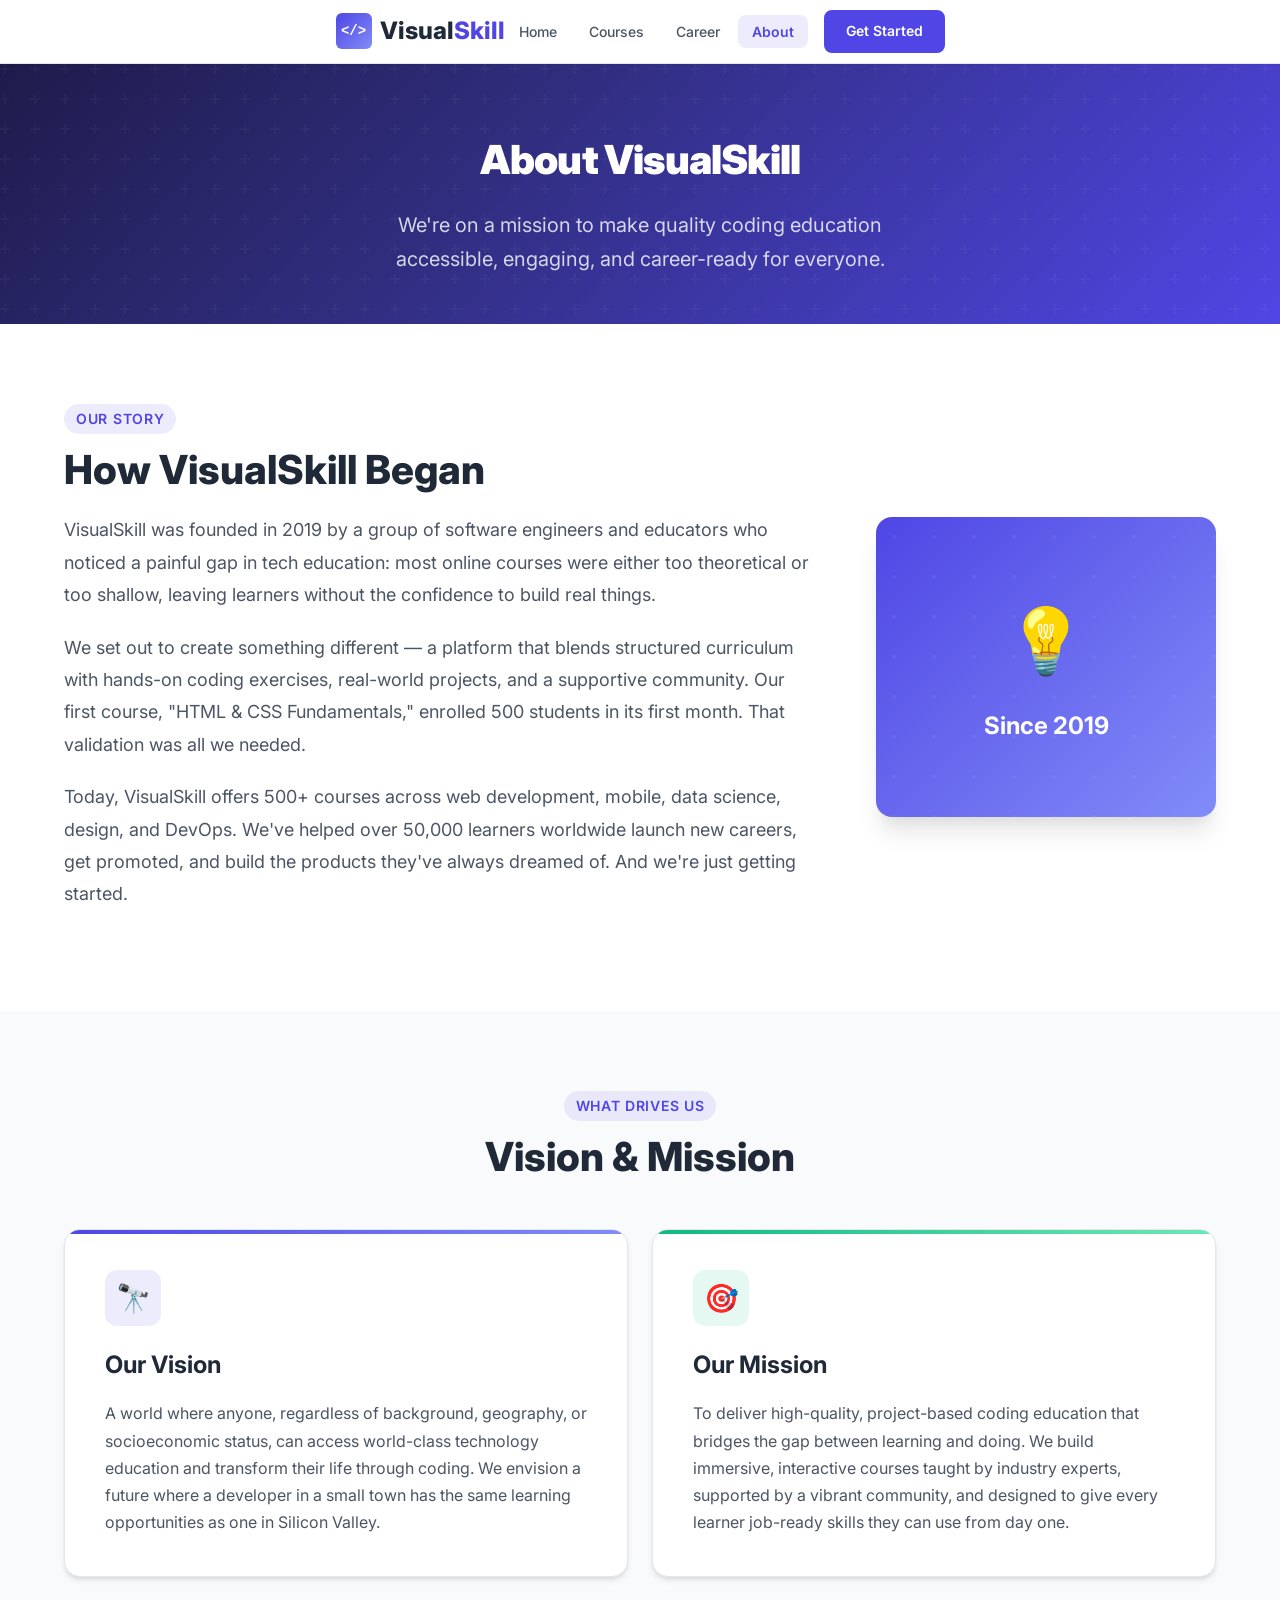
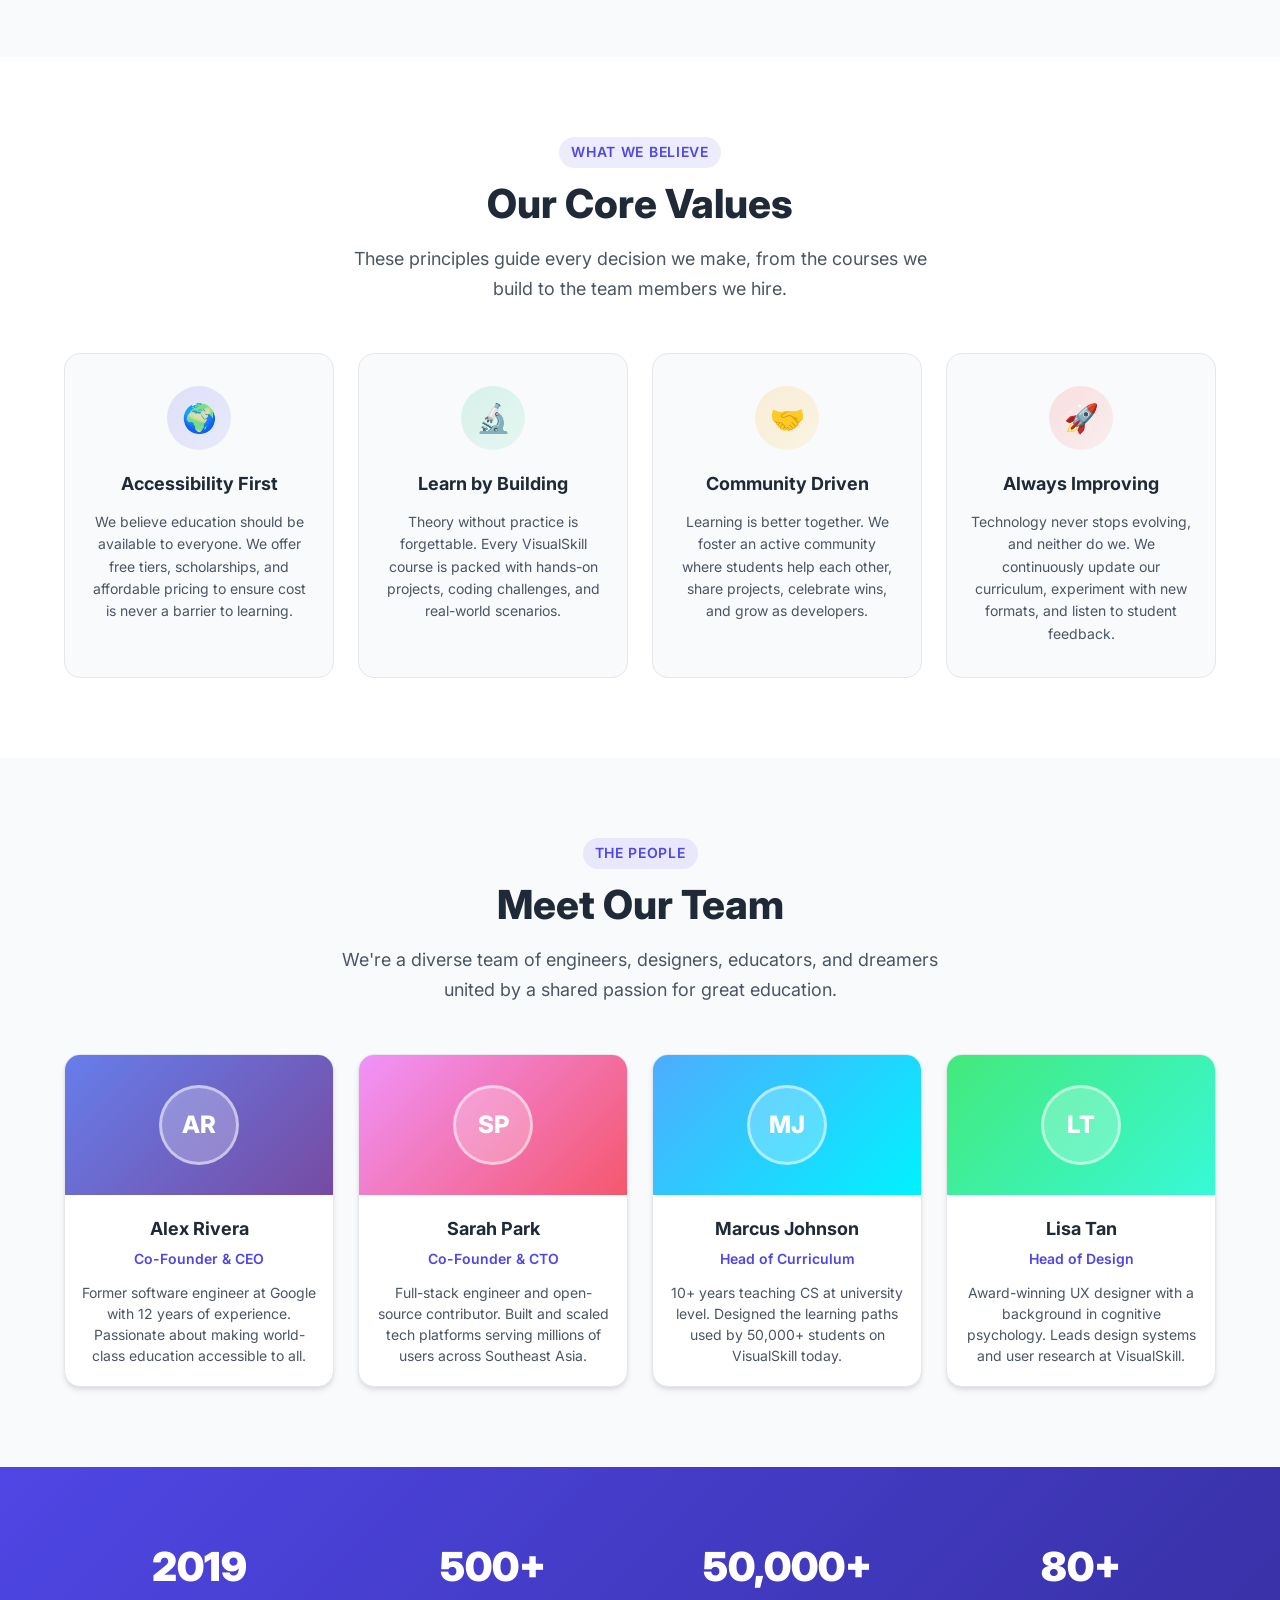
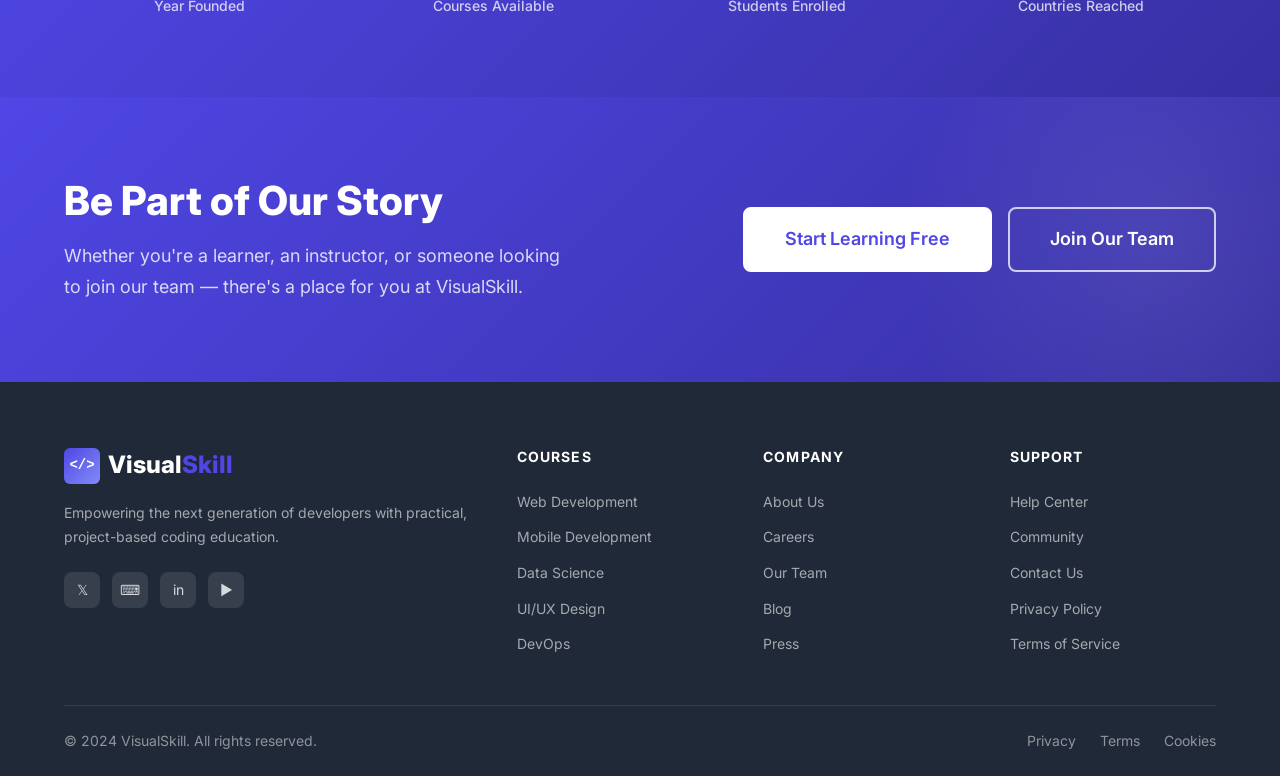
==== commit 32fcbb34: "Fix invisible buttons on dark bg: add btn-outline-white, apply to hero and CTA sections Co-authored-" ====
--- a/about.html
+++ b/about.html
@@ -233,7 +233,7 @@
           </div>
           <div class="cta-actions">
             <a href="register.html" class="btn btn-white btn-lg">Start Learning Free</a>
-            <a href="career.html" class="btn btn-secondary btn-lg">Join Our Team</a>
+            <a href="career.html" class="btn btn-outline-white btn-lg">Join Our Team</a>
           </div>
         </div>
       </div>
--- a/css/style.css
+++ b/css/style.css
@@ -51,6 +51,11 @@
   --container-padding: 1.5rem;
 }
 
+/* ── Utility ──────────────────────────────────────────────── */
+.visually-hidden {
+  display: none;
+}
+
 /* ── Reset & Base ─────────────────────────────────────────── */
 *,
 *::before,
@@ -173,6 +178,20 @@
 
 .btn-white:hover {
   background-color: var(--color-light);
+  transform: translateY(-2px);
+  box-shadow: var(--shadow-lg);
+}
+
+.btn-outline-white {
+  background-color: transparent;
+  color: var(--color-white);
+  border-color: rgba(255, 255, 255, 0.75);
+}
+
+.btn-outline-white:hover {
+  background-color: var(--color-white);
+  color: var(--color-primary);
+  border-color: var(--color-white);
   transform: translateY(-2px);
   box-shadow: var(--shadow-lg);
 }
@@ -310,7 +329,6 @@
 .header-inner {
   display: flex;
   align-items: center;
-  justify-content: space-between;
   width: 100%;
 }
 
@@ -351,14 +369,17 @@
 
 /* Main Navigation */
 .main-nav {
+  flex: 1;
   display: flex;
   align-items: center;
   gap: 0.25rem;
 }
 
 .nav-links {
-  display: flex;
-  align-items: center;
+  flex: 1;
+  display: flex;
+  align-items: center;
+  justify-content: center;
   gap: 0.25rem;
 }
 
@@ -1721,7 +1742,7 @@
 /* Gender Radio */
 .radio-group {
   display: flex;
-  gap: 1.25rem;
+  gap: 0.75rem;
   flex-wrap: wrap;
 }
 
@@ -1733,13 +1754,33 @@
   font-size: var(--font-size-sm);
   color: var(--color-dark);
   font-weight: 500;
+  padding: 0.625rem 1rem;
+  border: 2px solid var(--color-light-3);
+  border-radius: var(--radius-md);
+  background-color: var(--color-white);
+  transition: var(--transition-fast);
+  flex: 1;
+  min-width: 8rem;
+  justify-content: center;
+}
+
+.radio-label:hover {
+  border-color: var(--color-primary-light);
+  background-color: rgba(79, 70, 229, 0.04);
+}
+
+.radio-label:has(input:checked) {
+  border-color: var(--color-primary);
+  background-color: rgba(79, 70, 229, 0.06);
+  color: var(--color-primary);
 }
 
 .radio-label input[type="radio"] {
-  width: 1.125rem;
-  height: 1.125rem;
+  width: 1rem;
+  height: 1rem;
   accent-color: var(--color-primary);
   cursor: pointer;
+  flex-shrink: 0;
 }
 
 /* Checkbox */
@@ -1798,6 +1839,19 @@
 .strength-medium .strength-text { color: var(--color-accent-dark); }
 .strength-strong .strength-fill { width: 100%; background-color: var(--color-success); }
 .strength-strong .strength-text { color: var(--color-success); }
+
+/* Form Row (side-by-side fields) */
+.form-row {
+  display: flex;
+  gap: 1rem;
+  margin-bottom: 0.25rem;
+}
+
+.form-row .form-group {
+  flex: 1;
+  min-width: 0;
+  margin-bottom: 0;
+}
 
 /* Form Divider */
 .form-divider {
@@ -2007,6 +2061,7 @@
   .nav-links {
     flex-direction: column;
     align-items: stretch;
+    justify-content: flex-start;
     gap: 0;
   }
 
@@ -2111,6 +2166,15 @@
     padding: 1.5rem 1.25rem;
   }
 
+  .form-row {
+    flex-direction: column;
+    gap: 0;
+  }
+
+  .form-row .form-group {
+    margin-bottom: 1.25rem;
+  }
+
   /* Footer */
   .footer-top {
     grid-template-columns: 1fr;
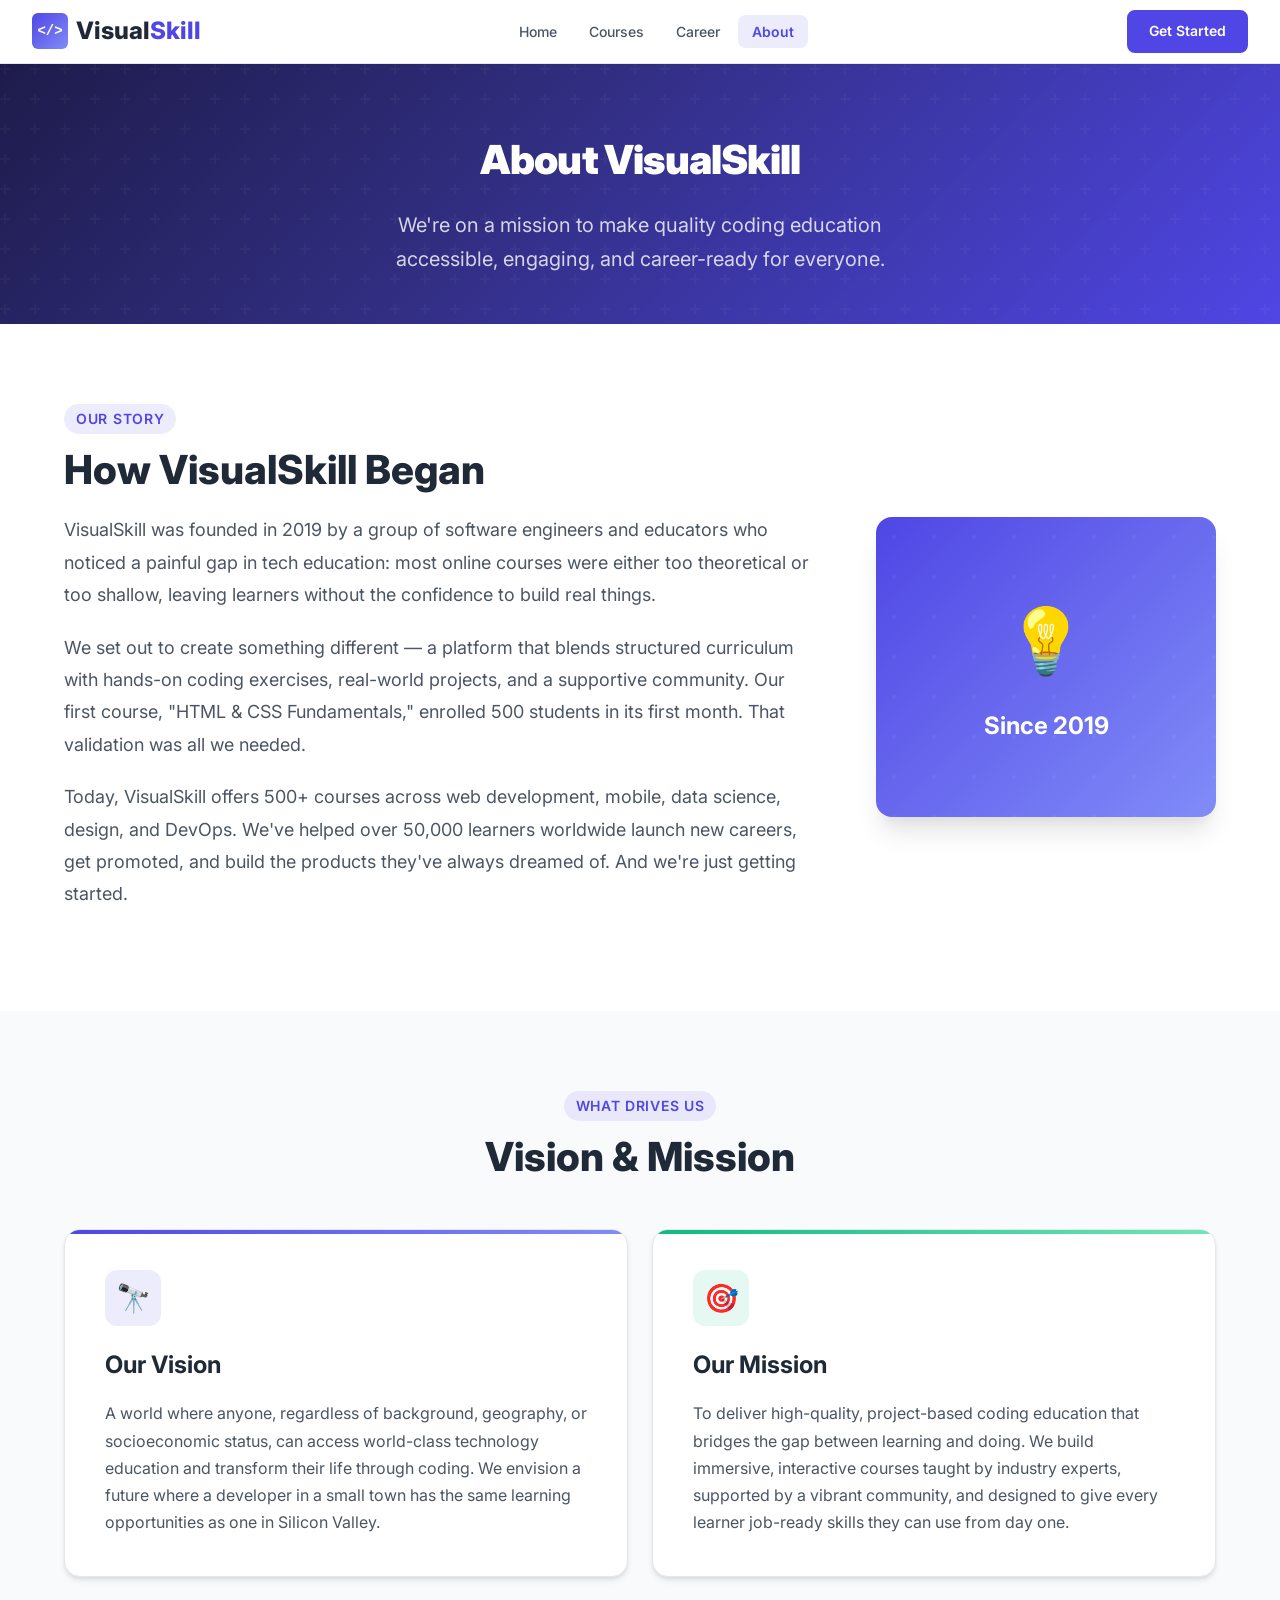
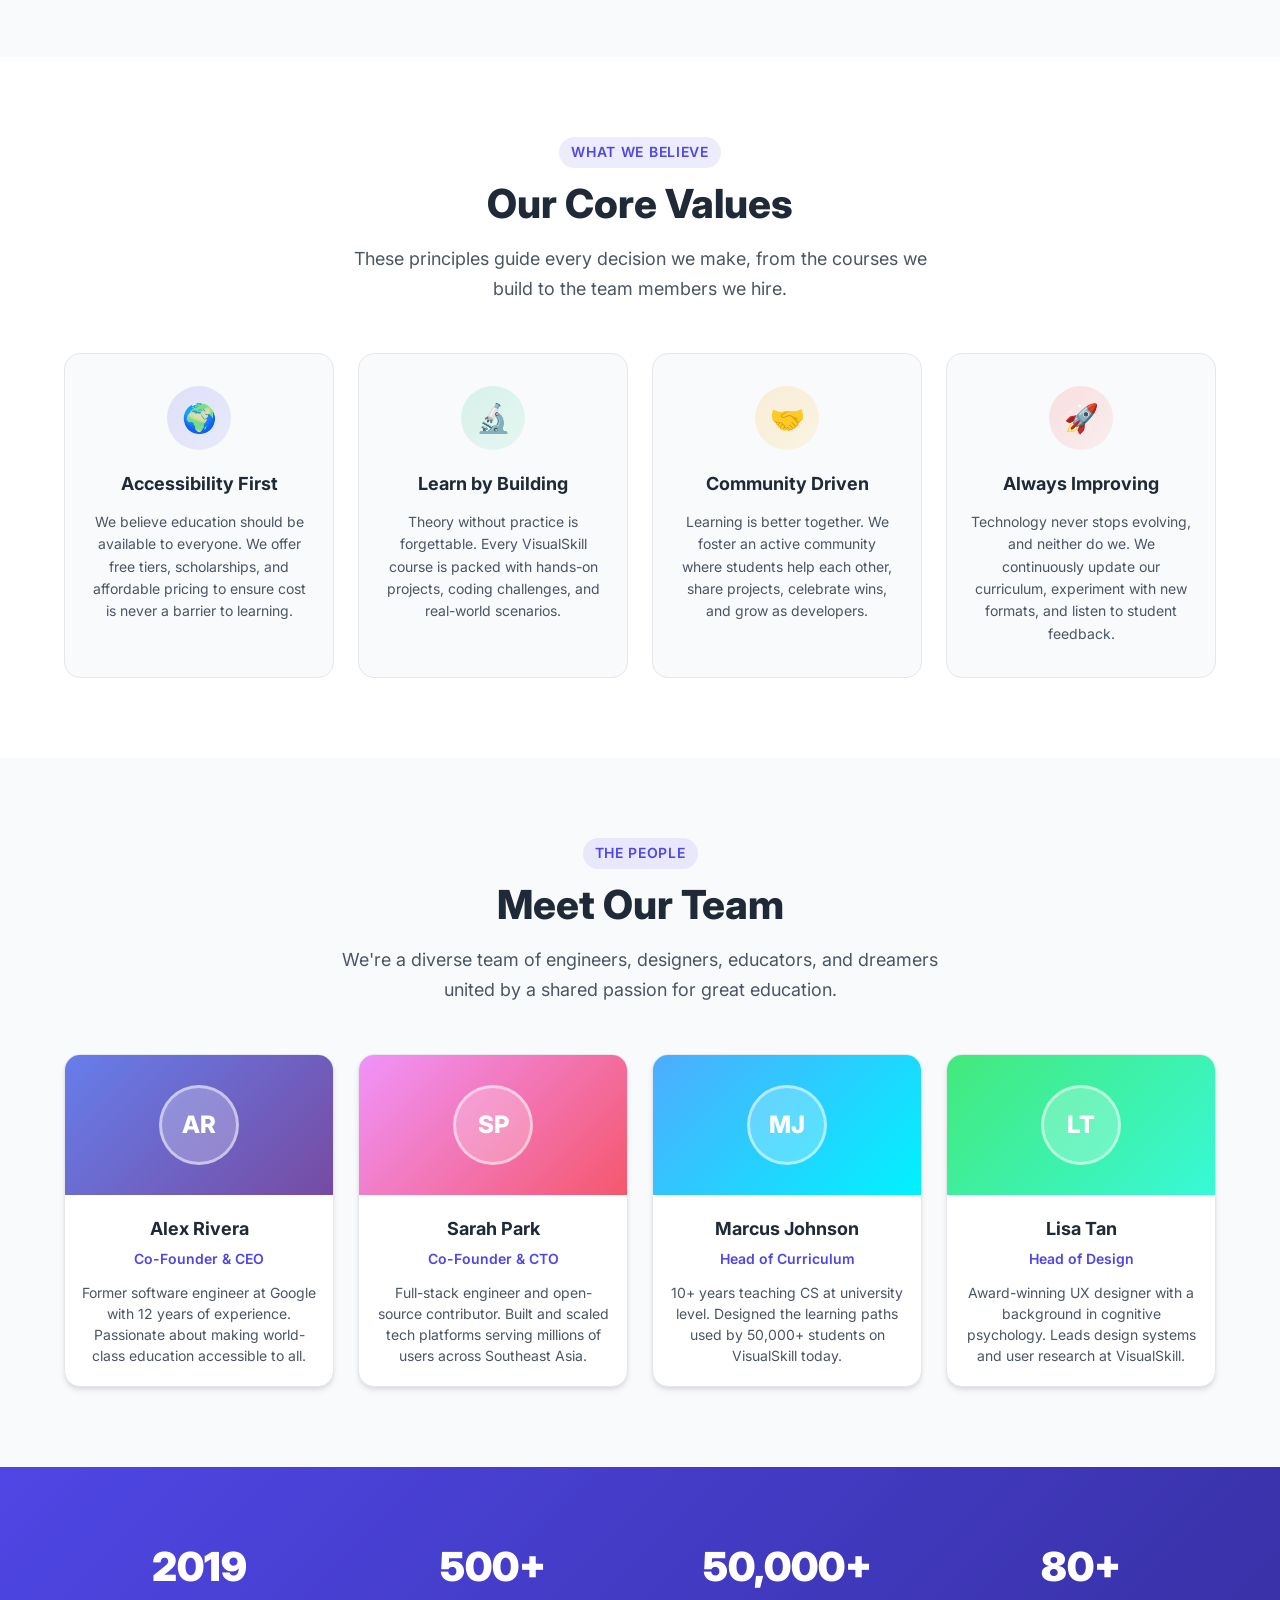
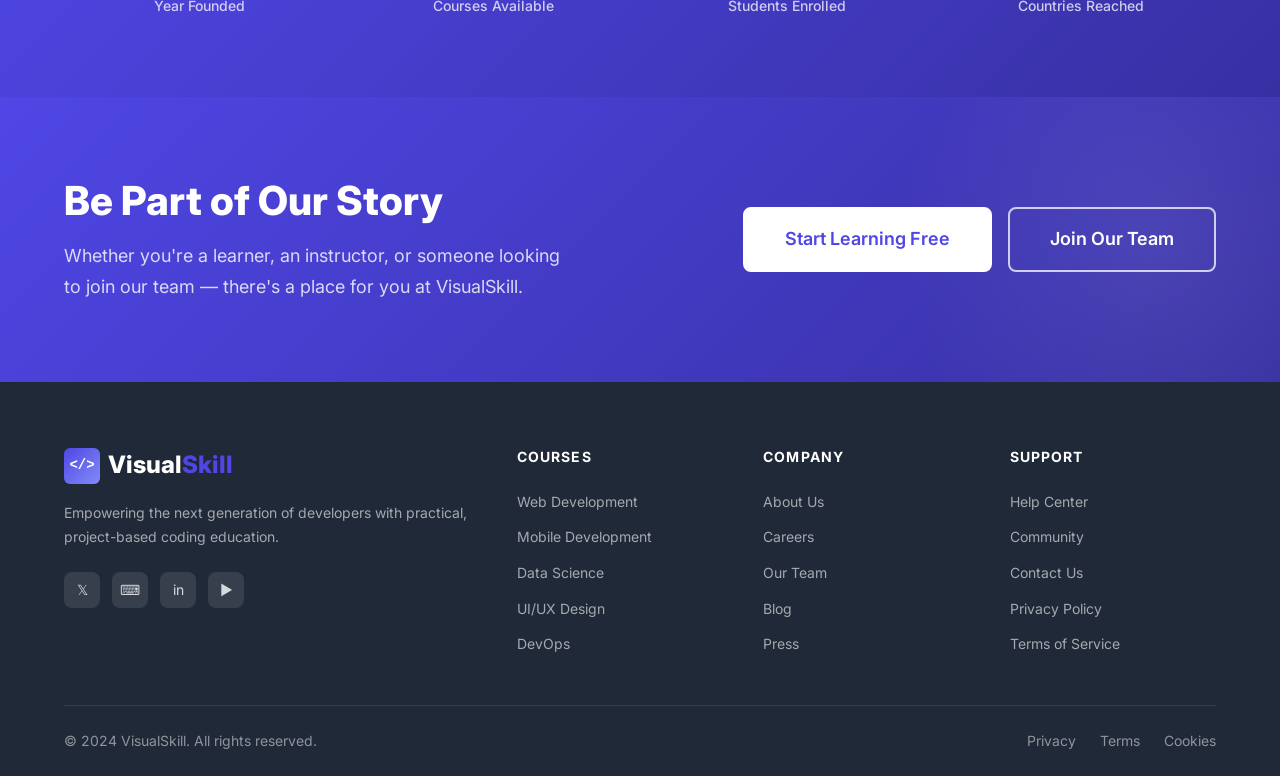
==== commit b66f4e54: "Fix navbar: remove container wrapper so logo/CTA reach true page edges Co-authored-by: kyurawho <832" ====
--- a/about.html
+++ b/about.html
@@ -14,31 +14,29 @@
 
   <!-- ── HEADER ──────────────────────────────────────────────── -->
   <header class="site-header">
-    <div class="container">
-      <div class="header-inner">
-        <a href="index.html" class="logo" aria-label="VisualSkill Home">
-          <span class="logo-icon">&lt;/&gt;</span>
-          <span class="logo-text">Visual<span>Skill</span></span>
-        </a>
-
-        <button class="hamburger-btn" aria-label="Toggle navigation menu" aria-expanded="false" aria-controls="main-nav">
-          <span class="hamburger-line"></span>
-          <span class="hamburger-line"></span>
-          <span class="hamburger-line"></span>
-        </button>
-
-        <nav id="main-nav" class="main-nav" aria-label="Main navigation">
-          <ul class="nav-links" role="list">
-            <li><a href="index.html" class="nav-link">Home</a></li>
-            <li><a href="course.html" class="nav-link">Courses</a></li>
-            <li><a href="career.html" class="nav-link">Career</a></li>
-            <li><a href="about.html" class="nav-link">About</a></li>
-          </ul>
-          <div class="nav-cta">
-            <a href="register.html" class="btn btn-primary btn-sm">Get Started</a>
-          </div>
-        </nav>
-      </div>
+    <div class="header-inner">
+      <a href="index.html" class="logo" aria-label="VisualSkill Home">
+        <span class="logo-icon">&lt;/&gt;</span>
+        <span class="logo-text">Visual<span>Skill</span></span>
+      </a>
+
+      <button class="hamburger-btn" aria-label="Toggle navigation menu" aria-expanded="false" aria-controls="main-nav">
+        <span class="hamburger-line"></span>
+        <span class="hamburger-line"></span>
+        <span class="hamburger-line"></span>
+      </button>
+
+      <nav id="main-nav" class="main-nav" aria-label="Main navigation">
+        <ul class="nav-links" role="list">
+          <li><a href="index.html" class="nav-link">Home</a></li>
+          <li><a href="course.html" class="nav-link">Courses</a></li>
+          <li><a href="career.html" class="nav-link">Career</a></li>
+          <li><a href="about.html" class="nav-link">About</a></li>
+        </ul>
+        <div class="nav-cta">
+          <a href="register.html" class="btn btn-primary btn-sm">Get Started</a>
+        </div>
+      </nav>
     </div>
   </header>
 
--- a/css/style.css
+++ b/css/style.css
@@ -330,6 +330,8 @@
   display: flex;
   align-items: center;
   width: 100%;
+  padding-left: 2rem;
+  padding-right: 2rem;
 }
 
 /* Logo */
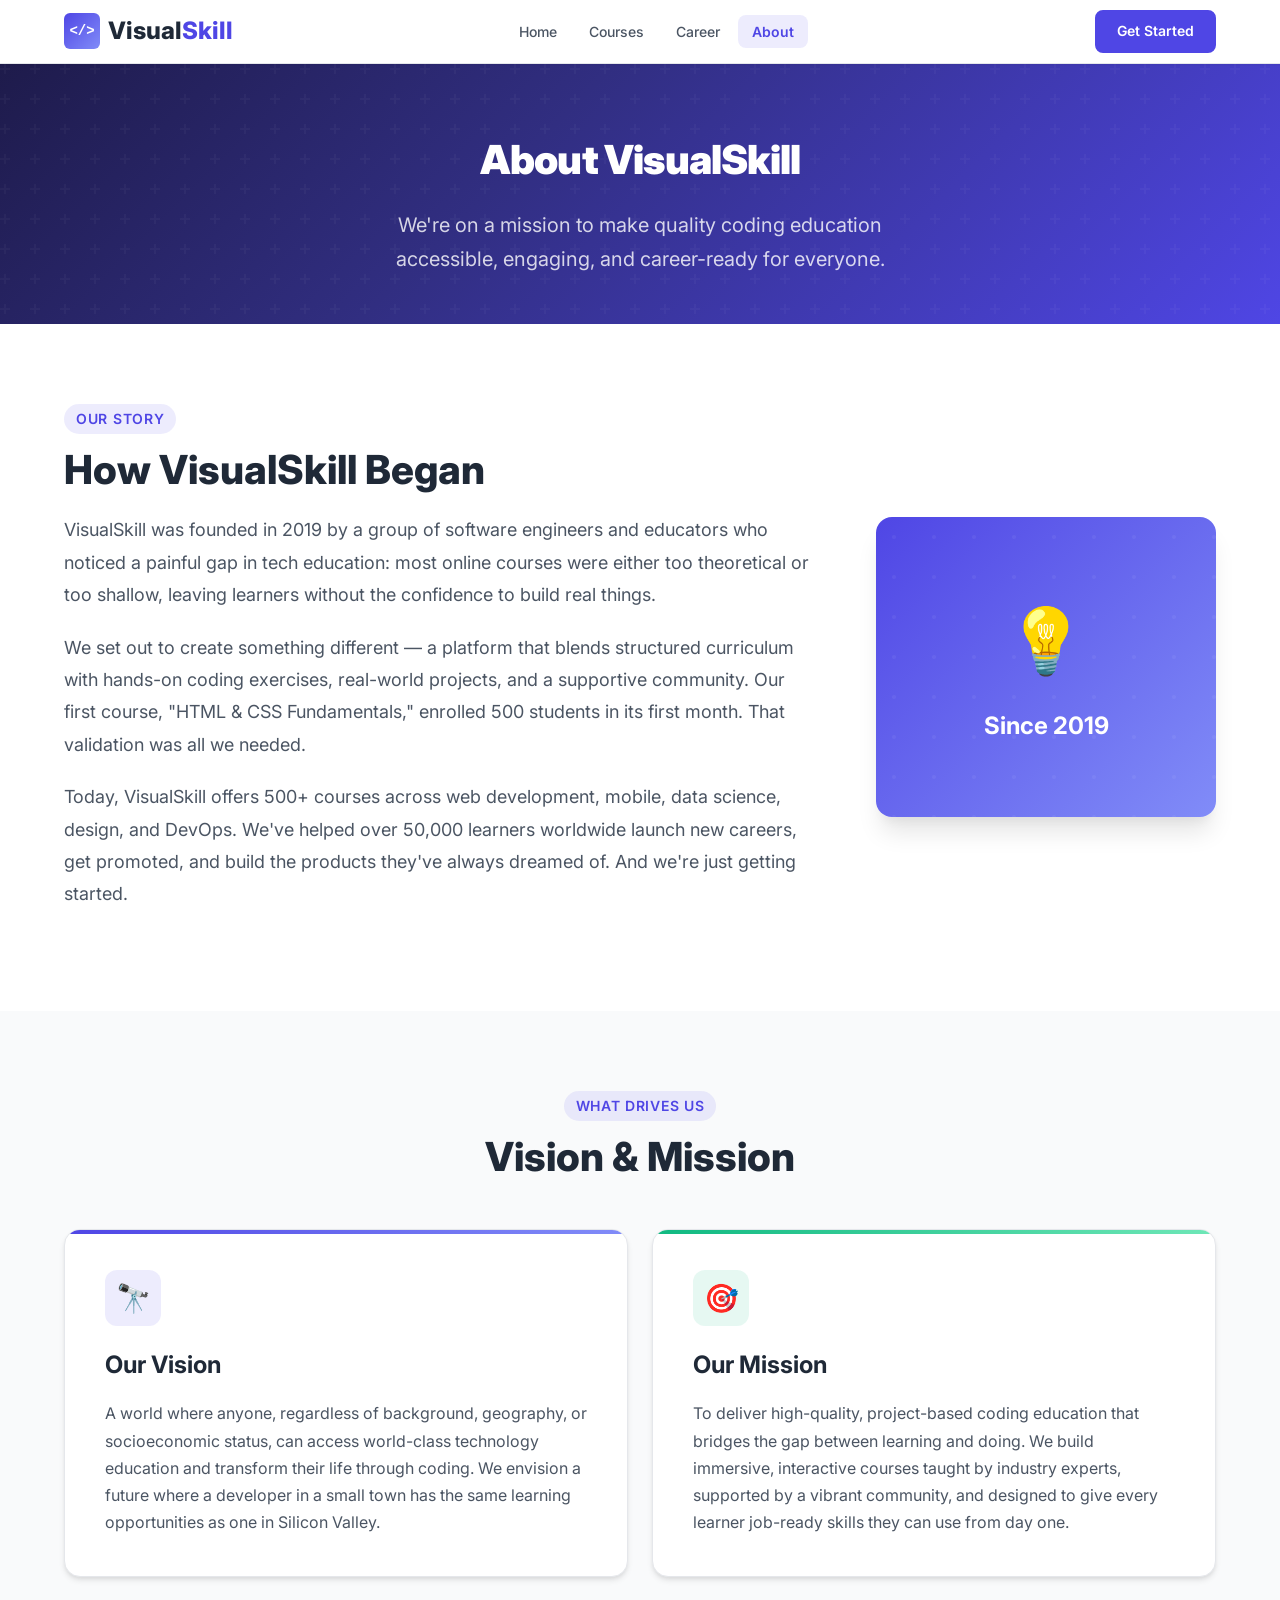
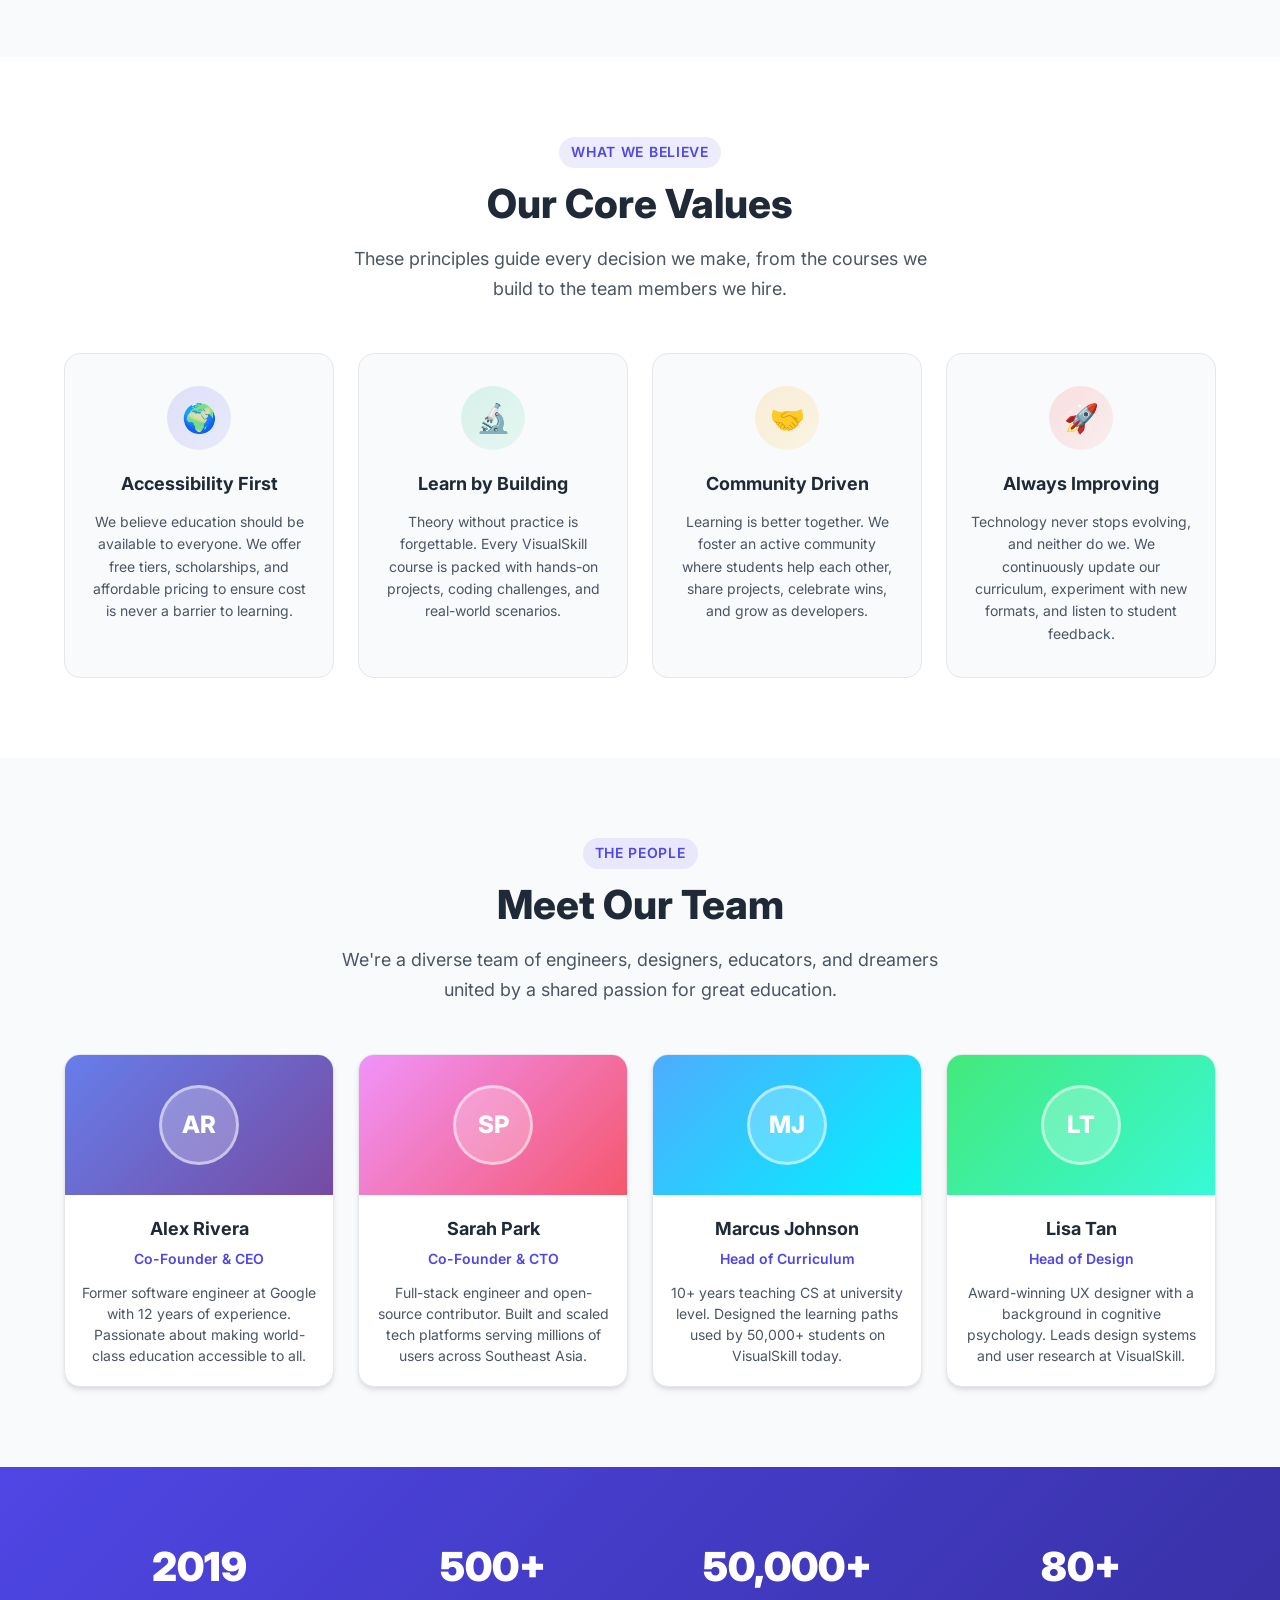
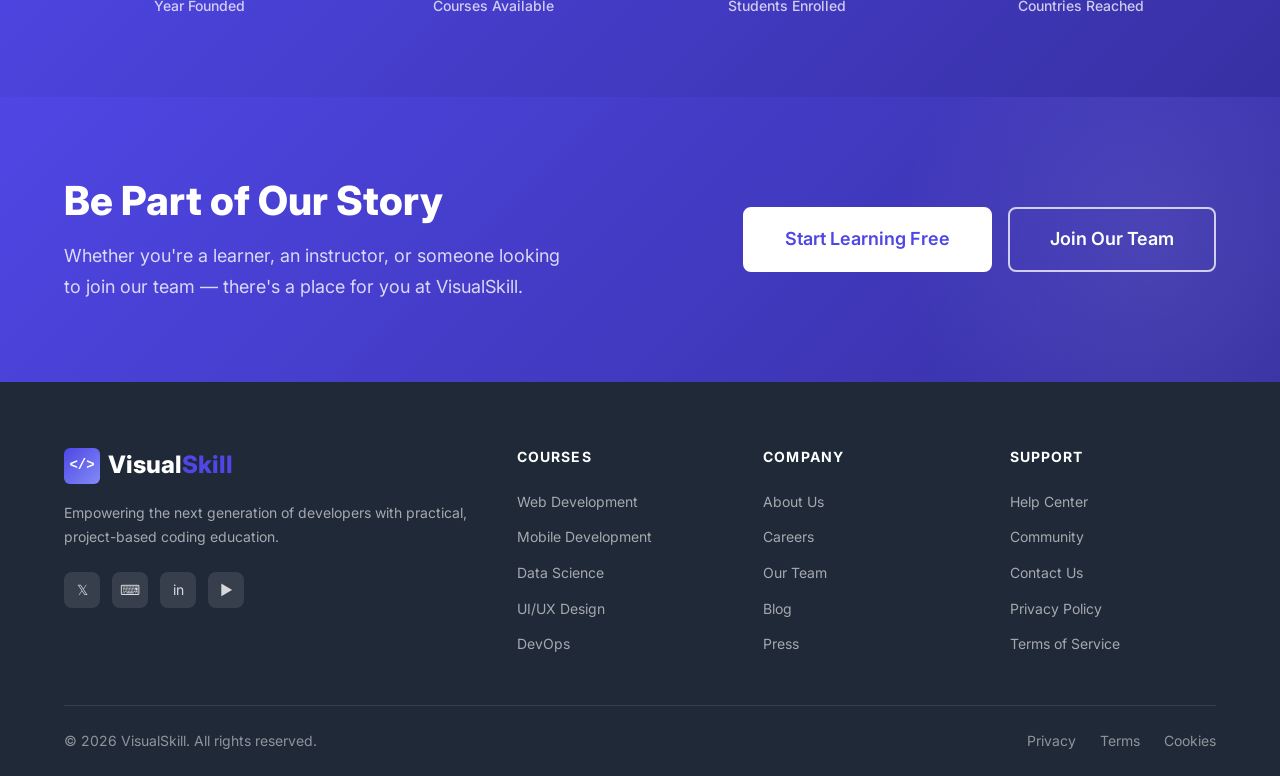
==== commit ea653ccd: "fix: update copyright year from 2024 to 2026 in all page footers Co-authored-by: kyurawho <83262132+" ====
--- a/about.html
+++ b/about.html
@@ -288,7 +288,7 @@
         </div>
       </div>
       <div class="footer-bottom">
-        <p class="footer-copyright">© 2024 VisualSkill. All rights reserved.</p>
+        <p class="footer-copyright">© 2026 VisualSkill. All rights reserved.</p>
         <nav class="footer-bottom-links" aria-label="Footer legal links">
           <a href="#">Privacy</a>
           <a href="#">Terms</a>
--- a/css/style.css
+++ b/css/style.css
@@ -330,8 +330,11 @@
   display: flex;
   align-items: center;
   width: 100%;
-  padding-left: 2rem;
-  padding-right: 2rem;
+  max-width: var(--container-max);
+  margin-left: auto;
+  margin-right: auto;
+  padding-left: var(--container-padding);
+  padding-right: var(--container-padding);
 }
 
 /* Logo */
@@ -415,7 +418,7 @@
   display: none;
   flex-direction: column;
   justify-content: center;
-  align-items: center;
+  align-items: stretch;
   gap: 5px;
   width: 2.5rem;
   height: 2.5rem;
@@ -433,7 +436,7 @@
 
 .hamburger-line {
   display: block;
-  width: 22px;
+  width: 100%;
   height: 2px;
   background-color: var(--color-dark);
   border-radius: var(--radius-full);
@@ -1178,43 +1181,6 @@
   border-bottom: 1px solid var(--color-light-3);
 }
 
-.search-wrapper {
-  position: relative;
-  max-width: 520px;
-  margin: 0 auto 1.5rem;
-}
-
-.search-icon {
-  position: absolute;
-  left: 1rem;
-  top: 50%;
-  transform: translateY(-50%);
-  color: var(--color-dark-3);
-  font-size: 1.1rem;
-  pointer-events: none;
-}
-
-.search-input {
-  width: 100%;
-  padding: 0.875rem 1rem 0.875rem 2.75rem;
-  border: 2px solid var(--color-light-3);
-  border-radius: var(--radius-full);
-  font-size: var(--font-size-base);
-  color: var(--color-dark);
-  background-color: var(--color-white);
-  transition: var(--transition-fast);
-  outline: none;
-}
-
-.search-input:focus {
-  border-color: var(--color-primary);
-  box-shadow: 0 0 0 3px rgba(79, 70, 229, 0.15);
-}
-
-.search-input::placeholder {
-  color: #9CA3AF;
-}
-
 .filter-bar {
   display: flex;
   align-items: center;
@@ -1783,6 +1749,12 @@
   accent-color: var(--color-primary);
   cursor: pointer;
   flex-shrink: 0;
+  outline: none;
+}
+
+.radio-label:focus-within {
+  outline: 2px solid var(--color-primary);
+  outline-offset: 2px;
 }
 
 /* Checkbox */
@@ -2024,19 +1996,12 @@
   .team-grid { grid-template-columns: repeat(2, 1fr); }
   .about-stats-grid { grid-template-columns: repeat(2, 1fr); gap: 2rem; }
   .footer-top { grid-template-columns: 1fr 1fr; gap: 2rem; }
-}
-
-/* Mobile */
-@media screen and (max-width: 700px) {
-  :root {
-    --container-padding: 1rem;
-    --font-size-4xl: 2rem;
-    --font-size-3xl: 1.75rem;
-    --font-size-2xl: 1.5rem;
-    --font-size-xl: 1.25rem;
-  }
-
-  /* Header / Nav */
+
+  /* Header / Nav — hamburger replaces nav links on tablet & mobile */
+  .header-inner {
+    justify-content: space-between;
+  }
+
   .hamburger-btn {
     display: flex;
   }
@@ -2068,9 +2033,9 @@
   }
 
   .nav-link {
+    display: block;
     padding: 0.75rem 1rem;
     border-radius: var(--radius-md);
-    font-size: var(--font-size-base);
   }
 
   .nav-cta {
@@ -2084,6 +2049,22 @@
     width: 100%;
     justify-content: center;
   }
+}
+
+/* Mobile */
+@media screen and (max-width: 700px) {
+  :root {
+    --container-padding: 1rem;
+    --font-size-4xl: 2rem;
+    --font-size-3xl: 1.75rem;
+    --font-size-2xl: 1.5rem;
+    --font-size-xl: 1.25rem;
+  }
+
+  /* Nav link size override for small screens */
+  .nav-link {
+    font-size: var(--font-size-base);
+  }
 
   /* Hero */
   .hero { padding: 3rem 0 2.5rem; }
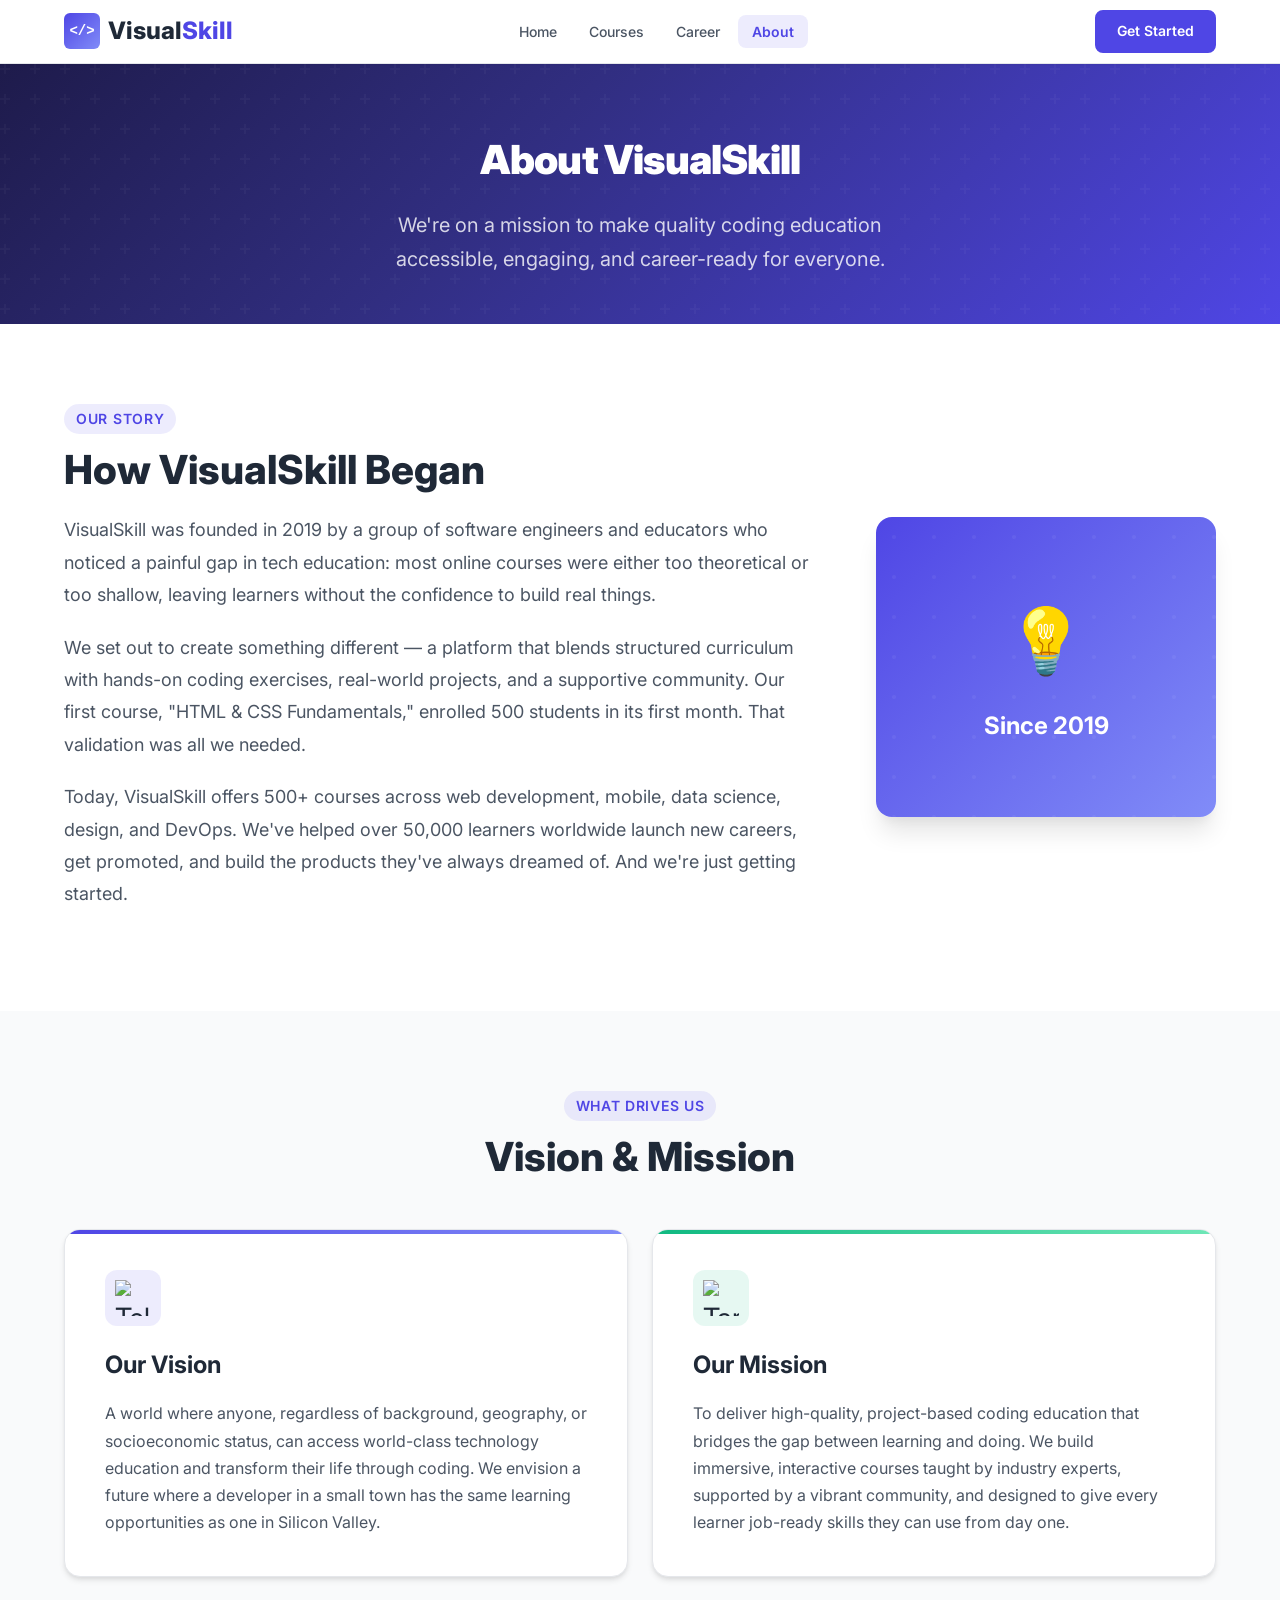
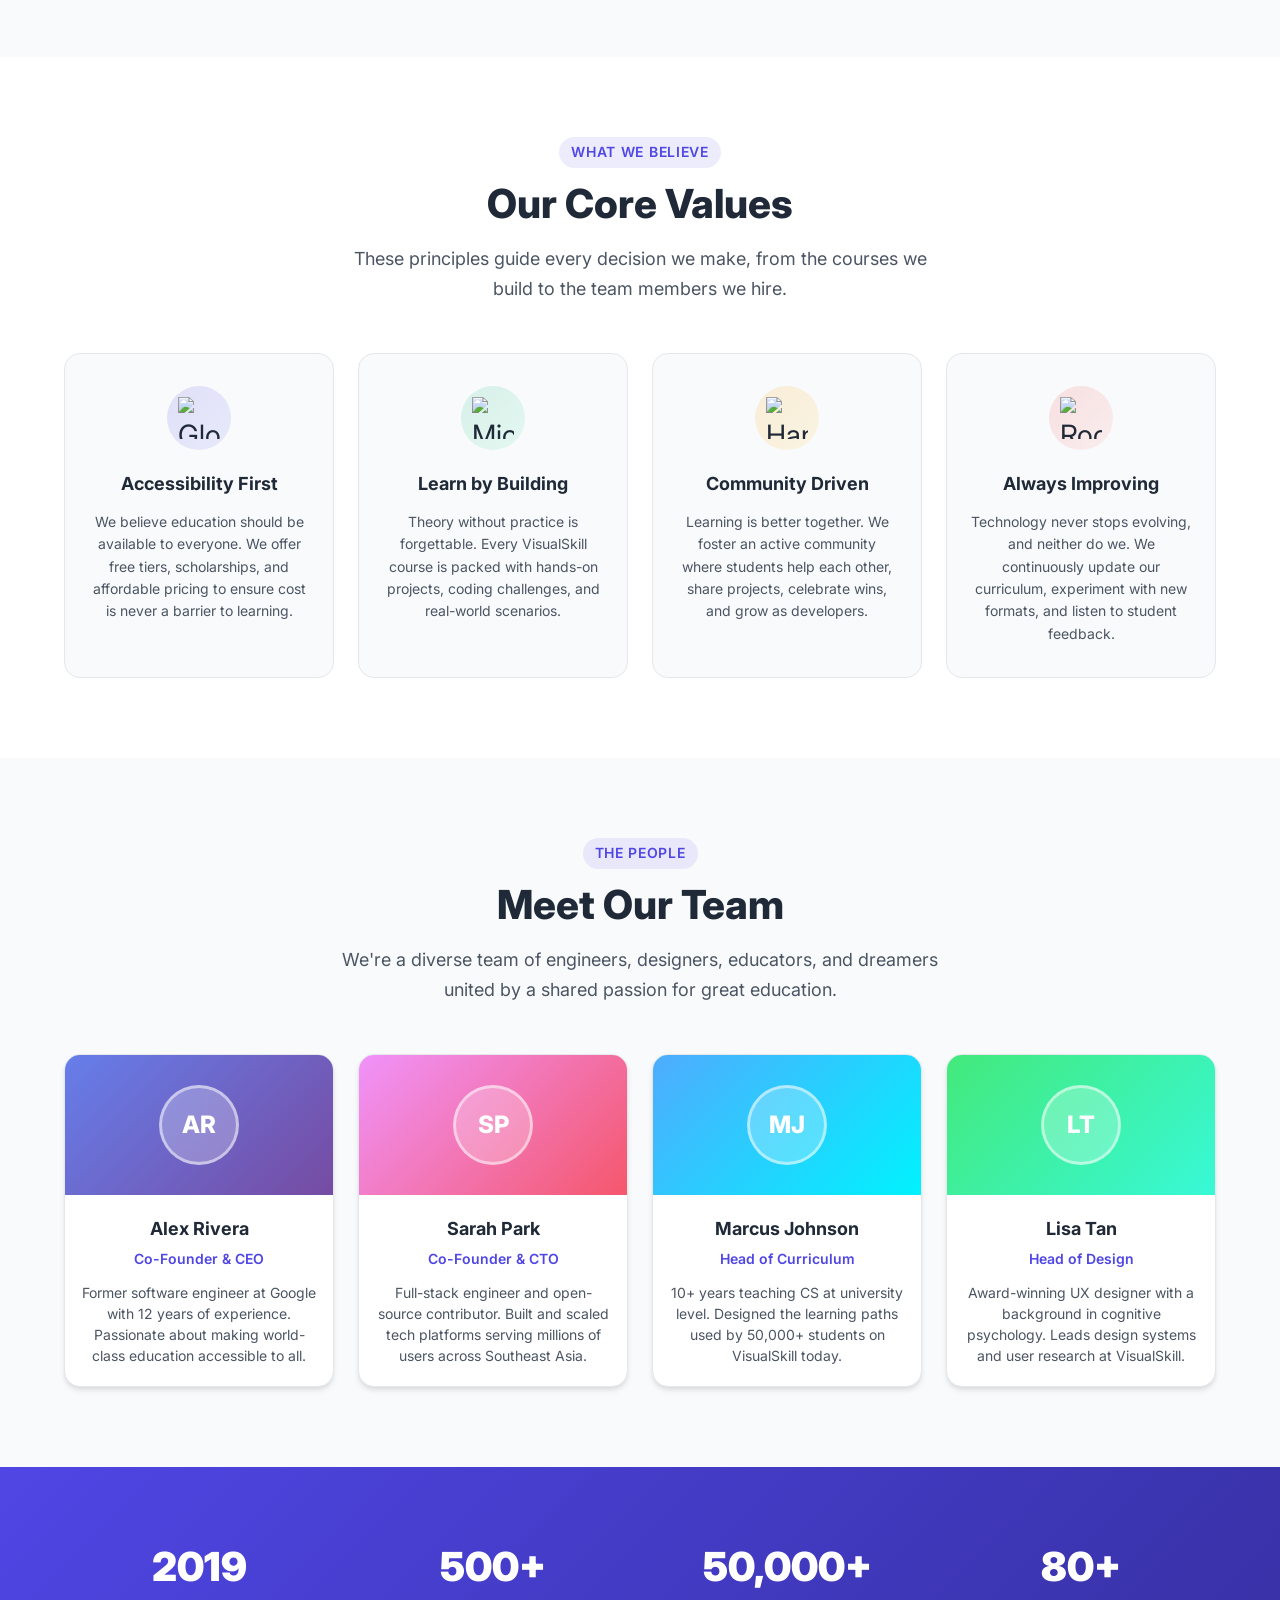
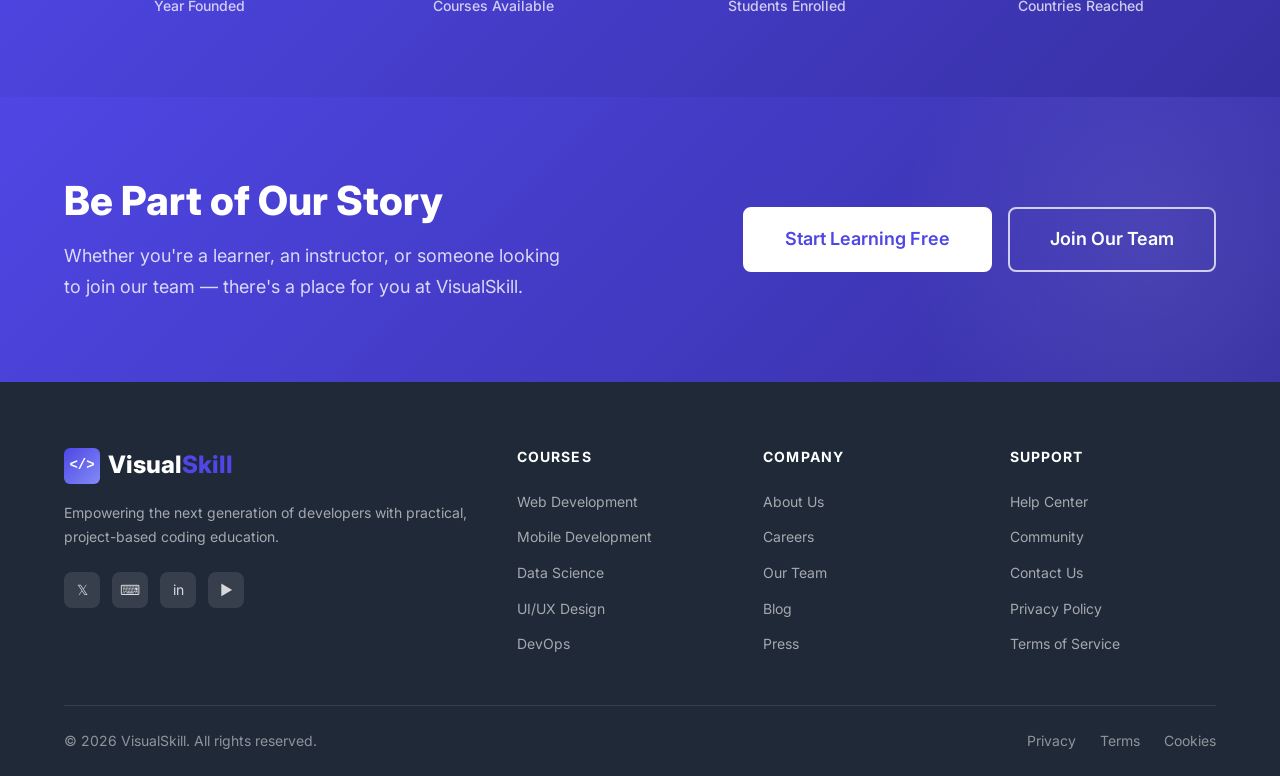
==== commit 69241abb: "feat: replace emoji icons with images on all cards across all pages Agent-Logs-Url: https://github.c" ====
--- a/about.html
+++ b/about.html
@@ -85,7 +85,9 @@
 
         <div class="vision-grid">
           <div class="vision-card vision animate-on-scroll">
-            <div class="vision-icon vision-icon-primary" aria-hidden="true">🔭</div>
+            <div class="vision-icon vision-icon-primary" aria-hidden="true">
+              <img src="https://fonts.gstatic.com/s/e/notoemoji/latest/1f52d/512.webp" alt="Telescope">
+            </div>
             <h3 class="vision-title">Our Vision</h3>
             <p class="vision-text">
               A world where anyone, regardless of background, geography, or socioeconomic status, can access world-class technology education and transform their life through coding. We envision a future where a developer in a small town has the same learning opportunities as one in Silicon Valley.
@@ -93,7 +95,9 @@
           </div>
 
           <div class="vision-card mission animate-on-scroll">
-            <div class="vision-icon vision-icon-secondary" aria-hidden="true">🎯</div>
+            <div class="vision-icon vision-icon-secondary" aria-hidden="true">
+              <img src="https://fonts.gstatic.com/s/e/notoemoji/latest/1f3af/512.webp" alt="Target">
+            </div>
             <h3 class="vision-title">Our Mission</h3>
             <p class="vision-text">
               To deliver high-quality, project-based coding education that bridges the gap between learning and doing. We build immersive, interactive courses taught by industry experts, supported by a vibrant community, and designed to give every learner job-ready skills they can use from day one.
@@ -114,25 +118,33 @@
 
         <div class="values-grid">
           <article class="value-card animate-on-scroll">
-            <div class="value-icon value-icon-1" aria-hidden="true">🌍</div>
+            <div class="value-icon value-icon-1" aria-hidden="true">
+              <img src="https://fonts.gstatic.com/s/e/notoemoji/latest/1f30d/512.webp" alt="Globe">
+            </div>
             <h3 class="value-title">Accessibility First</h3>
             <p class="value-text">We believe education should be available to everyone. We offer free tiers, scholarships, and affordable pricing to ensure cost is never a barrier to learning.</p>
           </article>
 
           <article class="value-card animate-on-scroll">
-            <div class="value-icon value-icon-2" aria-hidden="true">🔬</div>
+            <div class="value-icon value-icon-2" aria-hidden="true">
+              <img src="https://fonts.gstatic.com/s/e/notoemoji/latest/1f52c/512.webp" alt="Microscope">
+            </div>
             <h3 class="value-title">Learn by Building</h3>
             <p class="value-text">Theory without practice is forgettable. Every VisualSkill course is packed with hands-on projects, coding challenges, and real-world scenarios.</p>
           </article>
 
           <article class="value-card animate-on-scroll">
-            <div class="value-icon value-icon-3" aria-hidden="true">🤝</div>
+            <div class="value-icon value-icon-3" aria-hidden="true">
+              <img src="https://fonts.gstatic.com/s/e/notoemoji/latest/1f91d/512.webp" alt="Handshake">
+            </div>
             <h3 class="value-title">Community Driven</h3>
             <p class="value-text">Learning is better together. We foster an active community where students help each other, share projects, celebrate wins, and grow as developers.</p>
           </article>
 
           <article class="value-card animate-on-scroll">
-            <div class="value-icon value-icon-4" aria-hidden="true">🚀</div>
+            <div class="value-icon value-icon-4" aria-hidden="true">
+              <img src="https://fonts.gstatic.com/s/e/notoemoji/latest/1f680/512.webp" alt="Rocket">
+            </div>
             <h3 class="value-title">Always Improving</h3>
             <p class="value-text">Technology never stops evolving, and neither do we. We continuously update our curriculum, experiment with new formats, and listen to student feedback.</p>
           </article>
--- a/css/style.css
+++ b/css/style.css
@@ -788,6 +788,23 @@
   filter: drop-shadow(0 2px 4px rgba(0,0,0,0.3));
 }
 
+.course-thumb-img {
+  height: 80px;
+  width: auto;
+  object-fit: contain;
+  filter: drop-shadow(0 2px 8px rgba(0,0,0,0.35));
+}
+
+.stat-icon img,
+.value-icon img,
+.job-icon img,
+.vision-icon img,
+.benefit-icon img {
+  width: 65%;
+  height: 65%;
+  object-fit: contain;
+}
+
 .course-thumb-webdev {
   background: linear-gradient(135deg, #667eea 0%, #764ba2 100%);
 }
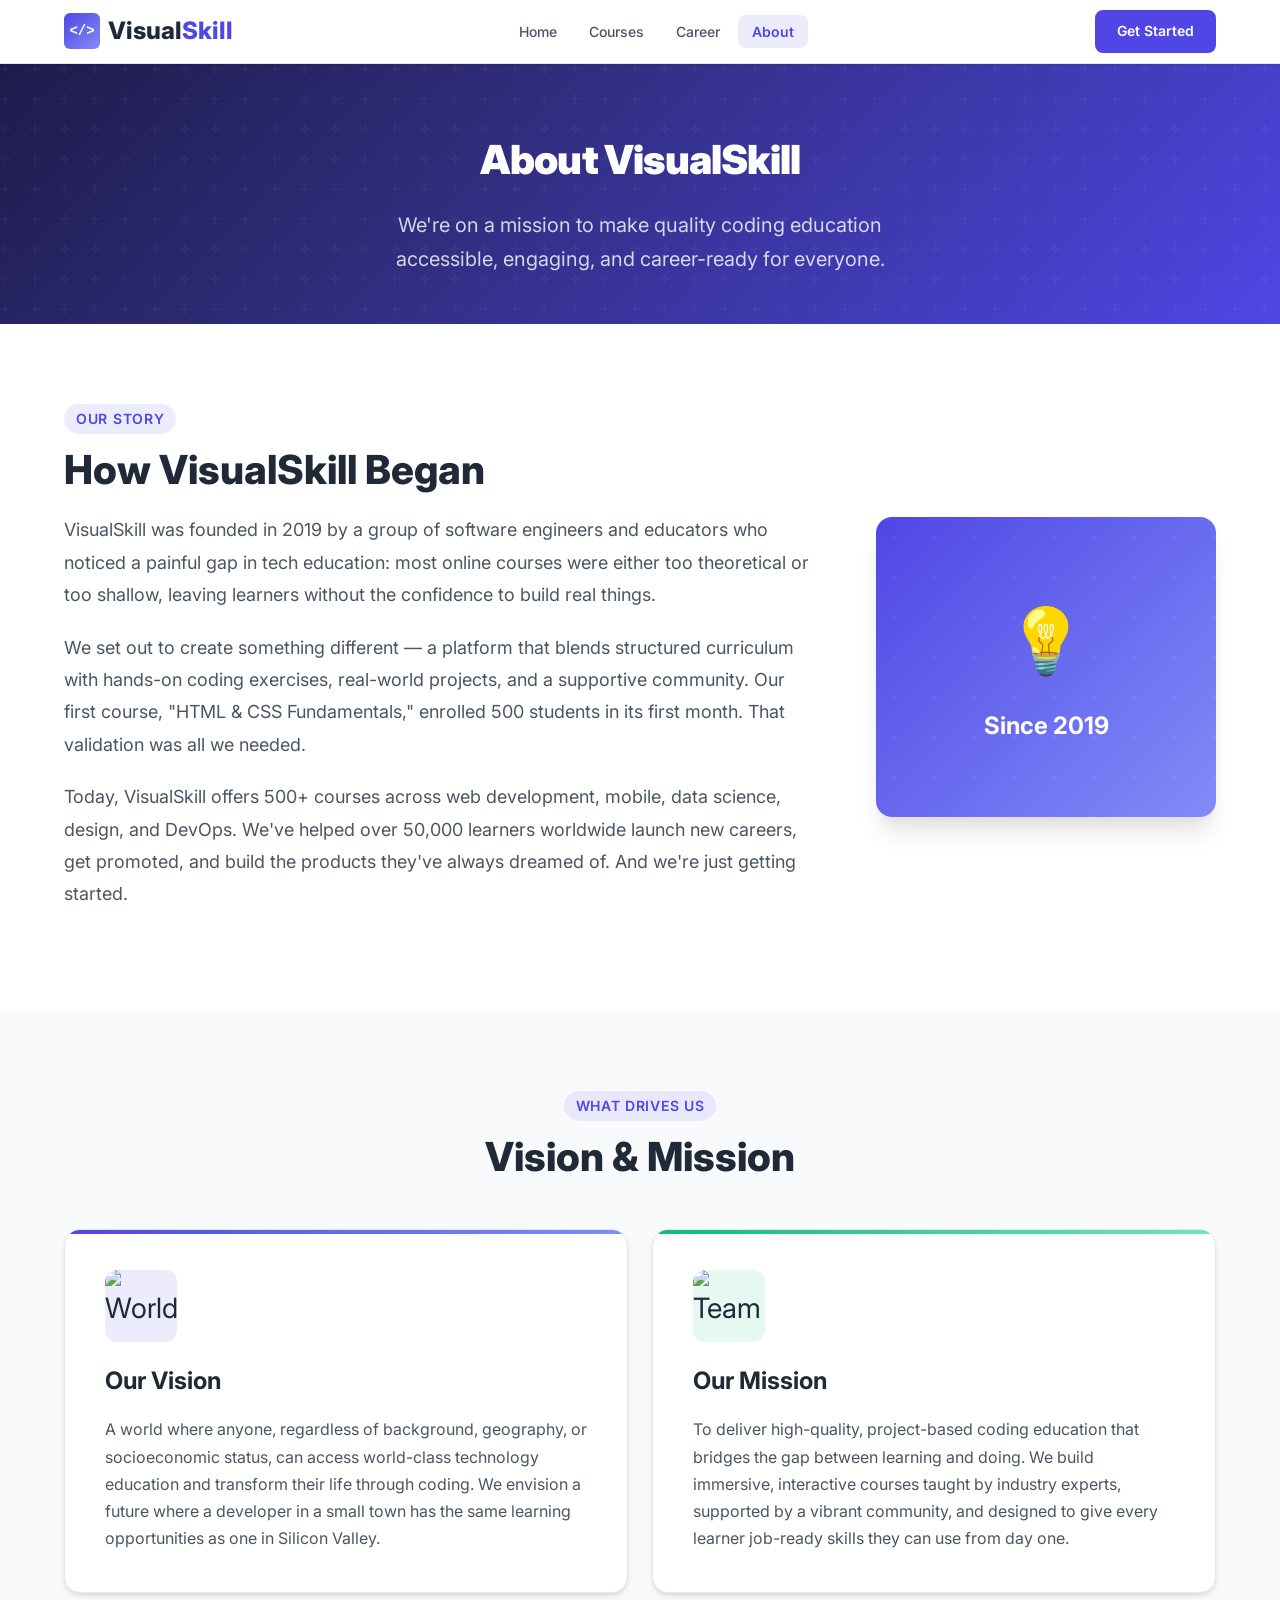
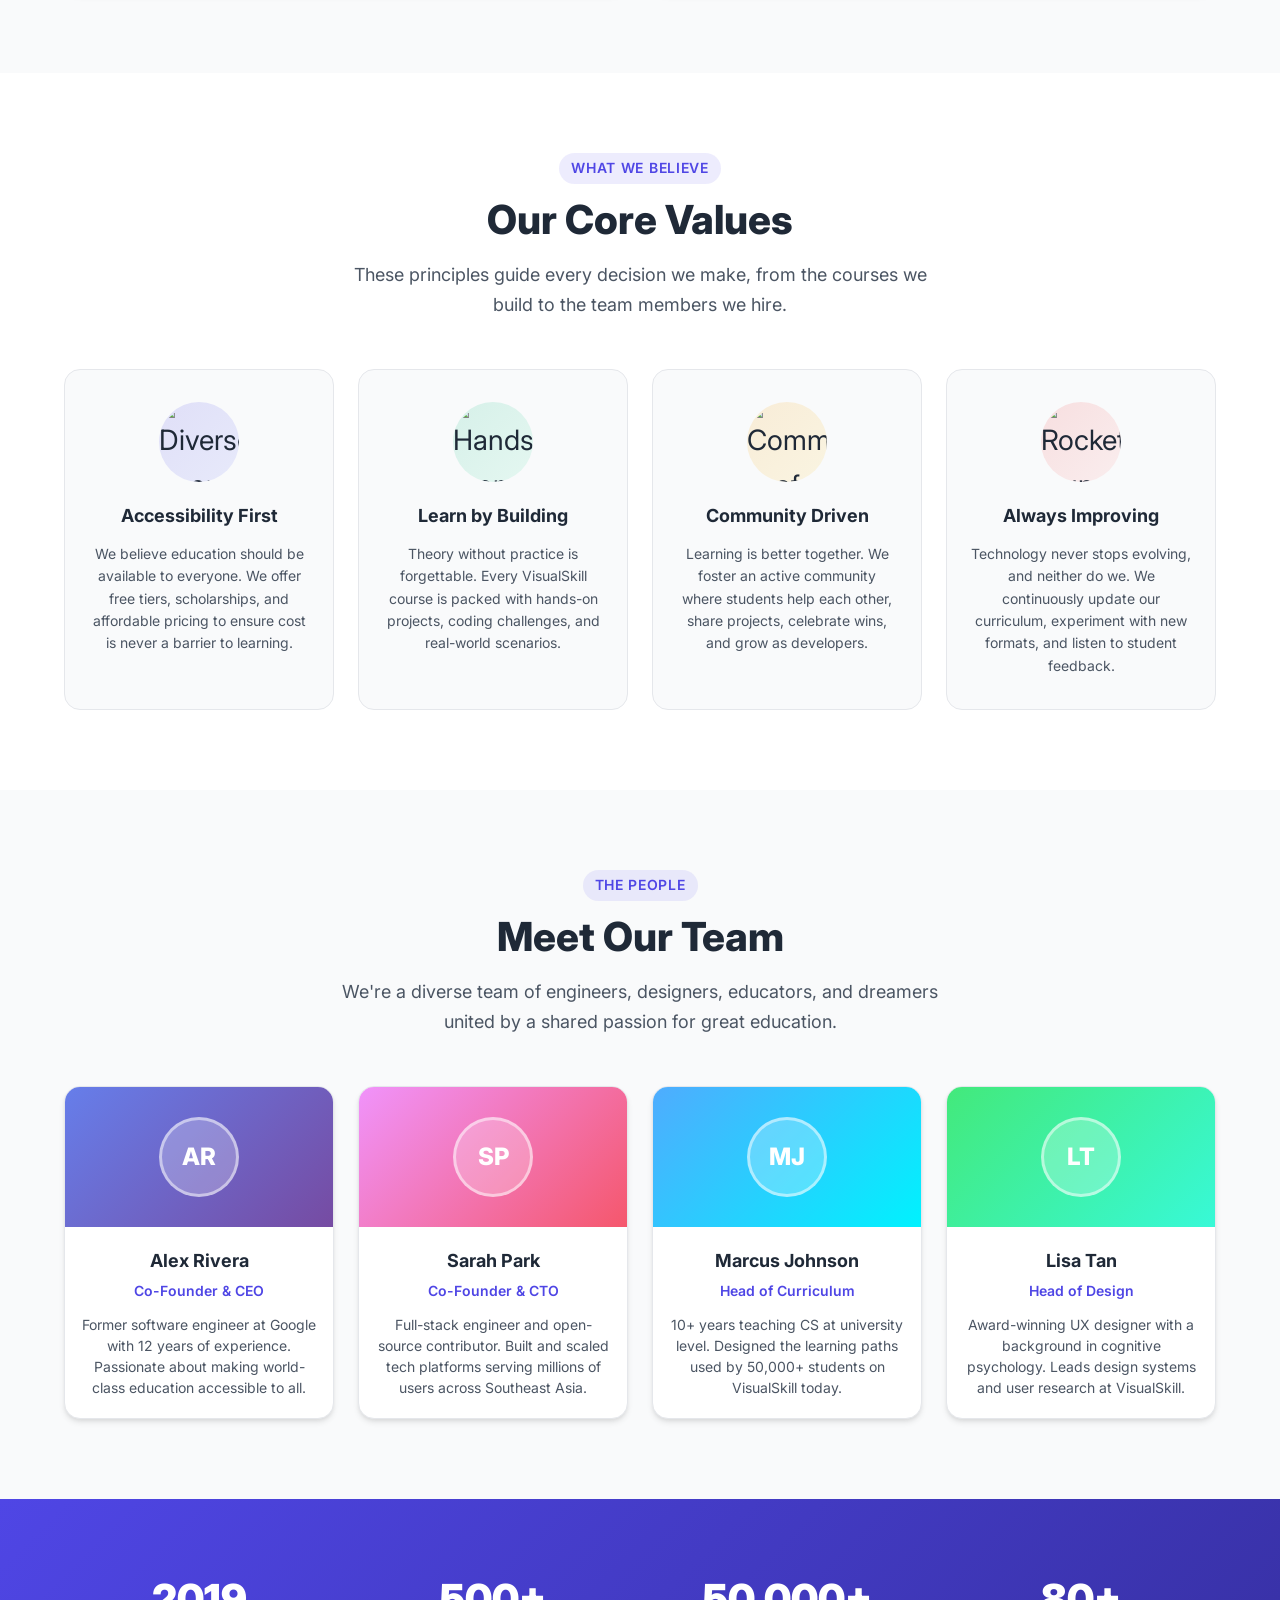
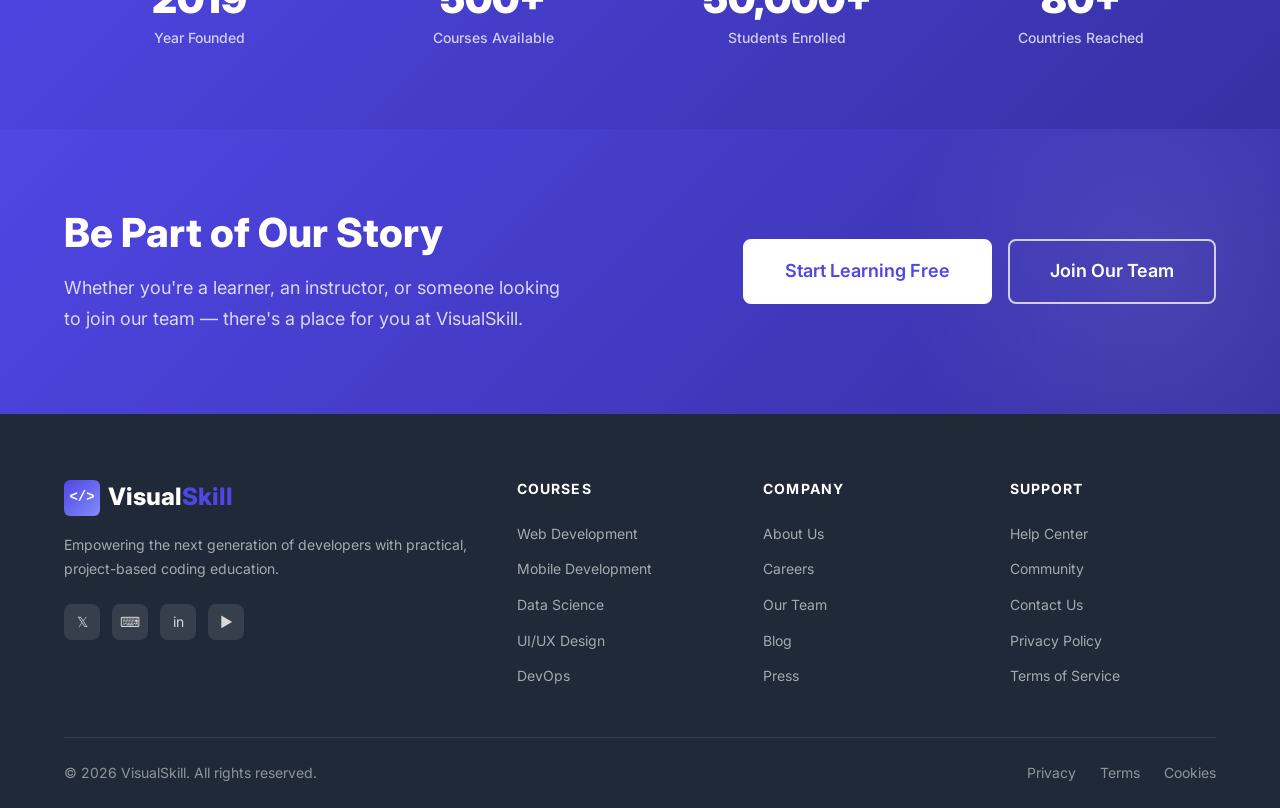
==== commit adfe022e: "feat: replace all emoji images with real Unsplash photos on every card Agent-Logs-Url: https://githu" ====
--- a/about.html
+++ b/about.html
@@ -86,7 +86,7 @@
         <div class="vision-grid">
           <div class="vision-card vision animate-on-scroll">
             <div class="vision-icon vision-icon-primary" aria-hidden="true">
-              <img src="https://fonts.gstatic.com/s/e/notoemoji/latest/1f52d/512.webp" alt="Telescope">
+              <img src="https://images.unsplash.com/photo-1446776877081-d282a0f896e2?w=200&h=200&fit=crop&q=80" alt="World globe representing our vision">
             </div>
             <h3 class="vision-title">Our Vision</h3>
             <p class="vision-text">
@@ -96,7 +96,7 @@
 
           <div class="vision-card mission animate-on-scroll">
             <div class="vision-icon vision-icon-secondary" aria-hidden="true">
-              <img src="https://fonts.gstatic.com/s/e/notoemoji/latest/1f3af/512.webp" alt="Target">
+              <img src="https://images.unsplash.com/photo-1552664730-d307ca884978?w=200&h=200&fit=crop&q=80" alt="Team working toward a mission">
             </div>
             <h3 class="vision-title">Our Mission</h3>
             <p class="vision-text">
@@ -119,7 +119,7 @@
         <div class="values-grid">
           <article class="value-card animate-on-scroll">
             <div class="value-icon value-icon-1" aria-hidden="true">
-              <img src="https://fonts.gstatic.com/s/e/notoemoji/latest/1f30d/512.webp" alt="Globe">
+              <img src="https://images.unsplash.com/photo-1529156069898-49953e39b3ac?w=200&h=200&fit=crop&q=80" alt="Diverse people with accessible education">
             </div>
             <h3 class="value-title">Accessibility First</h3>
             <p class="value-text">We believe education should be available to everyone. We offer free tiers, scholarships, and affordable pricing to ensure cost is never a barrier to learning.</p>
@@ -127,7 +127,7 @@
 
           <article class="value-card animate-on-scroll">
             <div class="value-icon value-icon-2" aria-hidden="true">
-              <img src="https://fonts.gstatic.com/s/e/notoemoji/latest/1f52c/512.webp" alt="Microscope">
+              <img src="https://images.unsplash.com/photo-1516321318423-f06f85e504b3?w=200&h=200&fit=crop&q=80" alt="Hands-on learning by building">
             </div>
             <h3 class="value-title">Learn by Building</h3>
             <p class="value-text">Theory without practice is forgettable. Every VisualSkill course is packed with hands-on projects, coding challenges, and real-world scenarios.</p>
@@ -135,7 +135,7 @@
 
           <article class="value-card animate-on-scroll">
             <div class="value-icon value-icon-3" aria-hidden="true">
-              <img src="https://fonts.gstatic.com/s/e/notoemoji/latest/1f91d/512.webp" alt="Handshake">
+              <img src="https://images.unsplash.com/photo-1521737852567-6949f3f9f2b5?w=200&h=200&fit=crop&q=80" alt="Community of learners working together">
             </div>
             <h3 class="value-title">Community Driven</h3>
             <p class="value-text">Learning is better together. We foster an active community where students help each other, share projects, celebrate wins, and grow as developers.</p>
@@ -143,7 +143,7 @@
 
           <article class="value-card animate-on-scroll">
             <div class="value-icon value-icon-4" aria-hidden="true">
-              <img src="https://fonts.gstatic.com/s/e/notoemoji/latest/1f680/512.webp" alt="Rocket">
+              <img src="https://images.unsplash.com/photo-1517976487492-5750f3195933?w=200&h=200&fit=crop&q=80" alt="Rocket launching representing continuous improvement">
             </div>
             <h3 class="value-title">Always Improving</h3>
             <p class="value-text">Technology never stops evolving, and neither do we. We continuously update our curriculum, experiment with new formats, and listen to student feedback.</p>
--- a/css/style.css
+++ b/css/style.css
@@ -711,14 +711,15 @@
 }
 
 .stat-icon {
-  width: 3.5rem;
-  height: 3.5rem;
+  width: 4.5rem;
+  height: 4.5rem;
   border-radius: var(--radius-lg);
   display: flex;
   align-items: center;
   justify-content: center;
   margin: 0 auto 1rem;
   font-size: 1.5rem;
+  overflow: hidden;
 }
 
 .stat-icon-primary { background-color: rgba(79, 70, 229, 0.1); }
@@ -789,10 +790,12 @@
 }
 
 .course-thumb-img {
-  height: 80px;
-  width: auto;
-  object-fit: contain;
-  filter: drop-shadow(0 2px 8px rgba(0,0,0,0.35));
+  width: 100%;
+  height: 100%;
+  object-fit: cover;
+  position: absolute;
+  top: 0;
+  left: 0;
 }
 
 .stat-icon img,
@@ -800,9 +803,10 @@
 .job-icon img,
 .vision-icon img,
 .benefit-icon img {
-  width: 65%;
-  height: 65%;
-  object-fit: contain;
+  width: 100%;
+  height: 100%;
+  object-fit: cover;
+  border-radius: inherit;
 }
 
 .course-thumb-webdev {
@@ -1024,8 +1028,8 @@
 }
 
 .job-icon {
-  width: 3rem;
-  height: 3rem;
+  width: 4rem;
+  height: 4rem;
   border-radius: var(--radius-lg);
   background: linear-gradient(135deg, var(--color-primary) 0%, var(--color-primary-light) 100%);
   display: flex;
@@ -1033,6 +1037,7 @@
   justify-content: center;
   font-size: 1.25rem;
   flex-shrink: 0;
+  overflow: hidden;
 }
 
 .job-type-badge {
@@ -1377,14 +1382,15 @@
 .vision-card.mission::before { background: linear-gradient(90deg, var(--color-secondary), #6EE7B7); }
 
 .vision-icon {
-  width: 3.5rem;
-  height: 3.5rem;
+  width: 4.5rem;
+  height: 4.5rem;
   border-radius: var(--radius-lg);
   display: flex;
   align-items: center;
   justify-content: center;
   font-size: 1.75rem;
   margin-bottom: 1.25rem;
+  overflow: hidden;
 }
 
 .vision-icon-primary { background-color: rgba(79, 70, 229, 0.1); }
@@ -1431,14 +1437,15 @@
 }
 
 .value-icon {
-  width: 4rem;
-  height: 4rem;
+  width: 5rem;
+  height: 5rem;
   border-radius: 50%;
   display: flex;
   align-items: center;
   justify-content: center;
   font-size: 1.75rem;
   margin: 0 auto 1.25rem;
+  overflow: hidden;
 }
 
 .value-icon-1 { background: linear-gradient(135deg, rgba(79,70,229,0.15), rgba(129,140,248,0.15)); }
@@ -1620,8 +1627,8 @@
 }
 
 .benefit-icon {
-  width: 2.25rem;
-  height: 2.25rem;
+  width: 3rem;
+  height: 3rem;
   border-radius: var(--radius-md);
   background-color: rgba(79, 70, 229, 0.1);
   display: flex;
@@ -1629,6 +1636,7 @@
   justify-content: center;
   font-size: 1.1rem;
   flex-shrink: 0;
+  overflow: hidden;
 }
 
 .benefit-text strong {
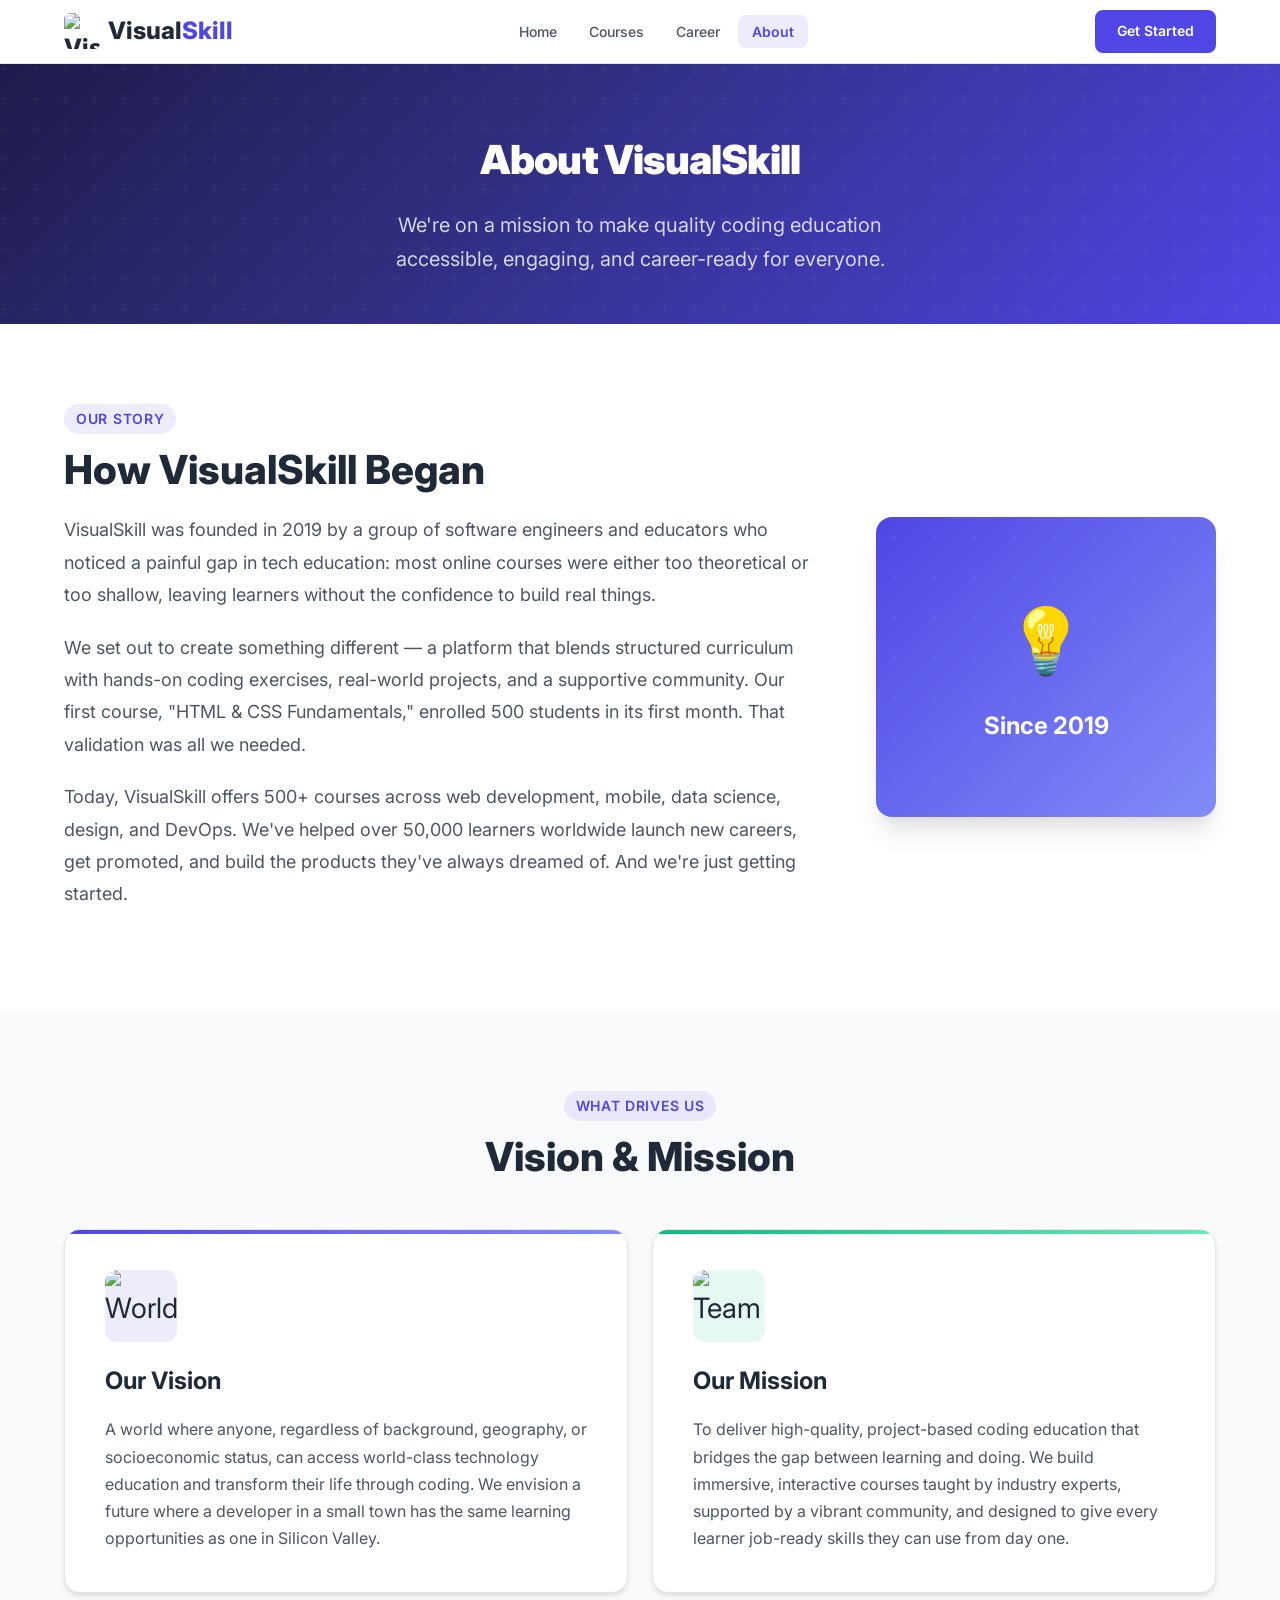
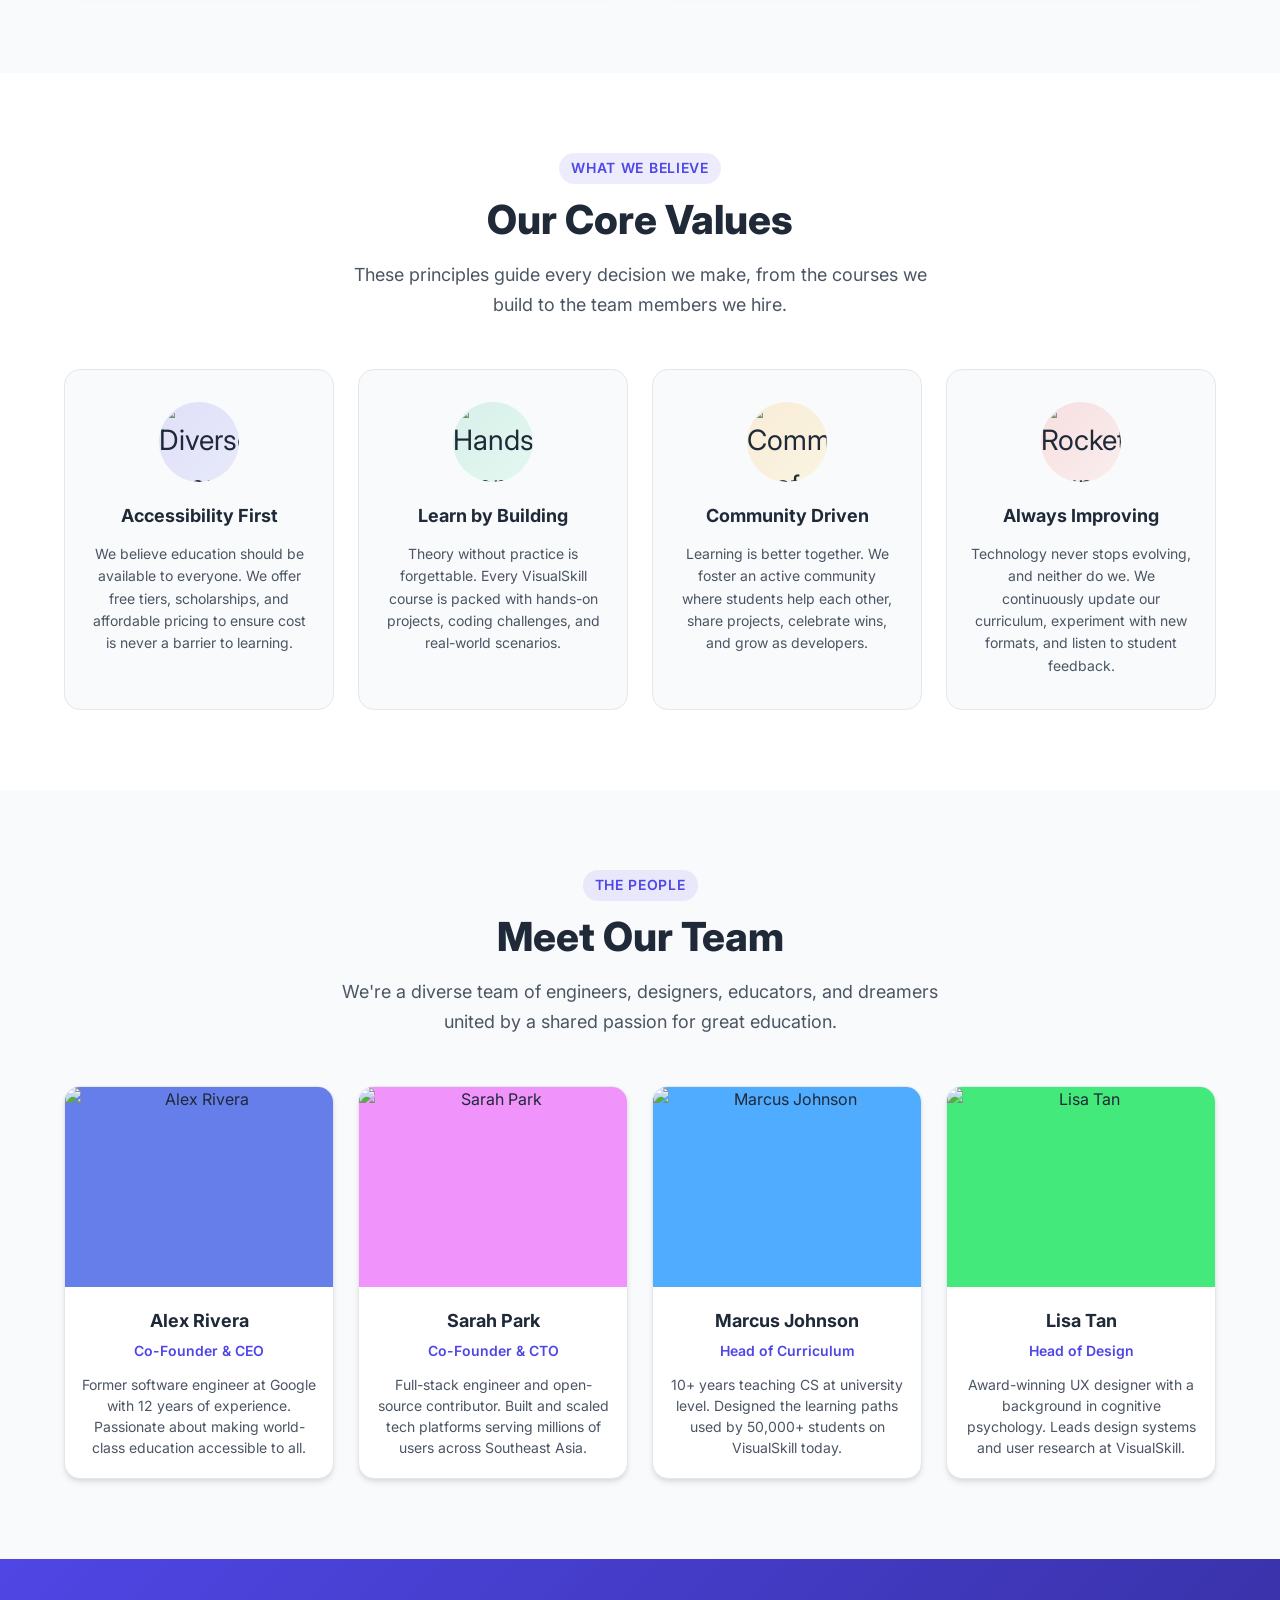
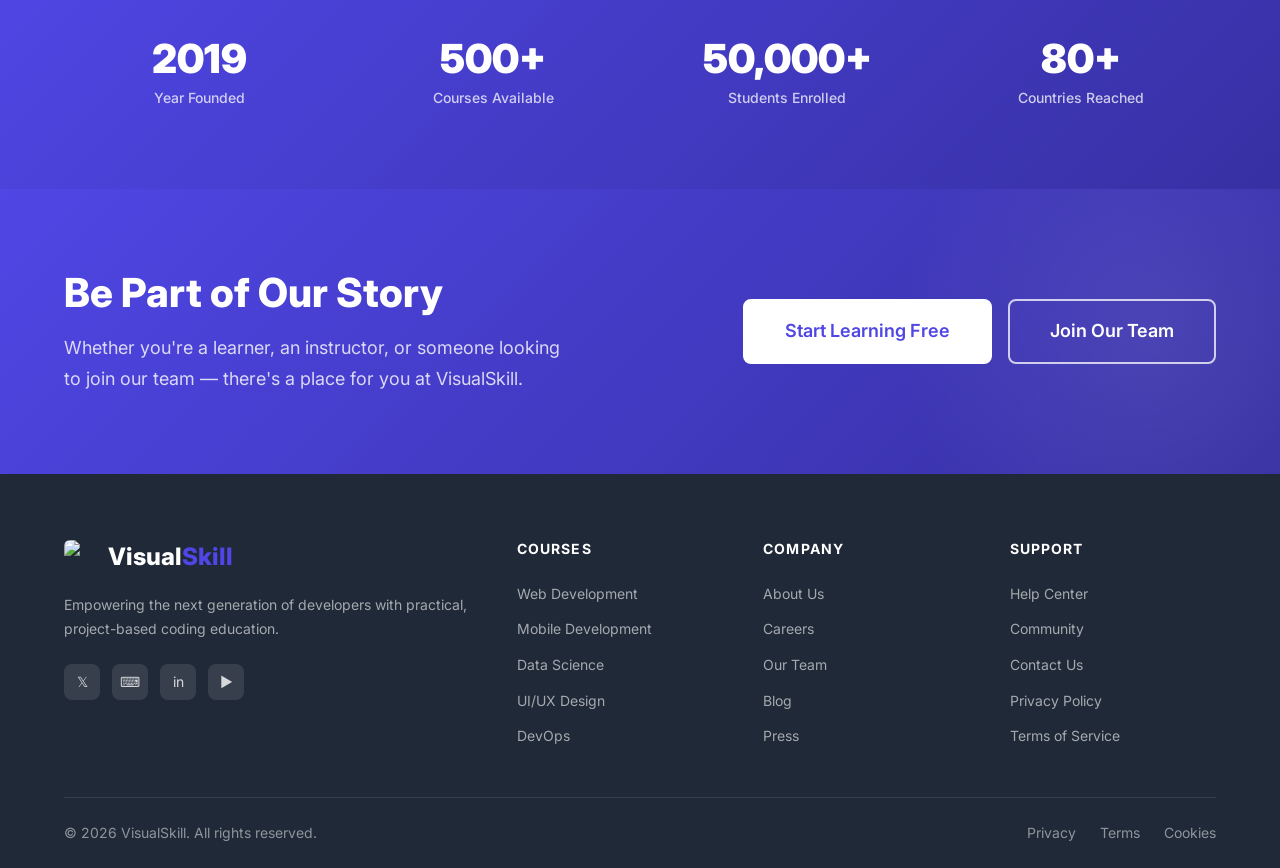
==== commit b3cc9b9a: "Changes before error encountered Agent-Logs-Url: https://github.com/kyurawho/SkillSkill/sessions/aa7" ====
--- a/about.html
+++ b/about.html
@@ -16,7 +16,7 @@
   <header class="site-header">
     <div class="header-inner">
       <a href="index.html" class="logo" aria-label="VisualSkill Home">
-        <span class="logo-icon">&lt;/&gt;</span>
+        <img src="https://images.unsplash.com/photo-1516321318423-f06f85e504b3?w=36&h=36&fit=crop&q=80" alt="VisualSkill" class="logo-icon">
         <span class="logo-text">Visual<span>Skill</span></span>
       </a>
 
@@ -164,7 +164,7 @@
         <div class="team-grid">
           <article class="team-card animate-on-scroll">
             <div class="team-avatar team-avatar-1" aria-hidden="true">
-              <div class="team-avatar-initials">AR</div>
+              <img src="https://images.unsplash.com/photo-1507003211169-0a1dd7228f2d?w=400&h=400&fit=crop&crop=face&q=80" alt="Alex Rivera">
             </div>
             <div class="team-body">
               <h3 class="team-name">Alex Rivera</h3>
@@ -175,7 +175,7 @@
 
           <article class="team-card animate-on-scroll">
             <div class="team-avatar team-avatar-2" aria-hidden="true">
-              <div class="team-avatar-initials">SP</div>
+              <img src="https://images.unsplash.com/photo-1494790108377-be9c29b29330?w=400&h=400&fit=crop&crop=face&q=80" alt="Sarah Park">
             </div>
             <div class="team-body">
               <h3 class="team-name">Sarah Park</h3>
@@ -186,7 +186,7 @@
 
           <article class="team-card animate-on-scroll">
             <div class="team-avatar team-avatar-3" aria-hidden="true">
-              <div class="team-avatar-initials">MJ</div>
+              <img src="https://images.unsplash.com/photo-1500648767791-00dcc994a43e?w=400&h=400&fit=crop&crop=face&q=80" alt="Marcus Johnson">
             </div>
             <div class="team-body">
               <h3 class="team-name">Marcus Johnson</h3>
@@ -197,7 +197,7 @@
 
           <article class="team-card animate-on-scroll">
             <div class="team-avatar team-avatar-4" aria-hidden="true">
-              <div class="team-avatar-initials">LT</div>
+              <img src="https://images.unsplash.com/photo-1438761681033-6461ffad8d80?w=400&h=400&fit=crop&crop=face&q=80" alt="Lisa Tan">
             </div>
             <div class="team-body">
               <h3 class="team-name">Lisa Tan</h3>
@@ -257,7 +257,7 @@
       <div class="footer-top">
         <div class="footer-brand">
           <a href="index.html" class="logo" aria-label="VisualSkill Home">
-            <span class="logo-icon">&lt;/&gt;</span>
+            <img src="https://images.unsplash.com/photo-1516321318423-f06f85e504b3?w=36&h=36&fit=crop&q=80" alt="VisualSkill" class="logo-icon">
             <span class="logo-text">Visual<span>Skill</span></span>
           </a>
           <p class="footer-tagline">Empowering the next generation of developers with practical, project-based coding education.</p>
--- a/css/style.css
+++ b/css/style.css
@@ -355,13 +355,15 @@
   justify-content: center;
   width: 2.25rem;
   height: 2.25rem;
-  background: linear-gradient(135deg, var(--color-primary) 0%, var(--color-primary-light) 100%);
-  color: var(--color-white);
   border-radius: var(--radius-sm);
-  font-size: var(--font-size-sm);
-  font-weight: 700;
-  font-family: monospace;
   flex-shrink: 0;
+  overflow: hidden;
+}
+
+.logo-icon img {
+  width: 100%;
+  height: 100%;
+  object-fit: cover;
 }
 
 .logo-text {
@@ -1494,31 +1496,25 @@
 }
 
 .team-avatar {
-  height: 140px;
+  height: 200px;
   display: flex;
   align-items: center;
   justify-content: center;
   position: relative;
-}
-
-.team-avatar-1 { background: linear-gradient(135deg, #667eea 0%, #764ba2 100%); }
-.team-avatar-2 { background: linear-gradient(135deg, #f093fb 0%, #f5576c 100%); }
-.team-avatar-3 { background: linear-gradient(135deg, #4facfe 0%, #00f2fe 100%); }
-.team-avatar-4 { background: linear-gradient(135deg, #43e97b 0%, #38f9d7 100%); }
-
-.team-avatar-initials {
-  width: 5rem;
-  height: 5rem;
-  border-radius: 50%;
-  background-color: rgba(255, 255, 255, 0.25);
-  display: flex;
-  align-items: center;
-  justify-content: center;
-  font-size: var(--font-size-xl);
-  font-weight: 800;
-  color: var(--color-white);
-  border: 3px solid rgba(255, 255, 255, 0.5);
-}
+  overflow: hidden;
+}
+
+.team-avatar img {
+  width: 100%;
+  height: 100%;
+  object-fit: cover;
+  object-position: center top;
+}
+
+.team-avatar-1 { background: #667eea; }
+.team-avatar-2 { background: #f093fb; }
+.team-avatar-3 { background: #4facfe; }
+.team-avatar-4 { background: #43e97b; }
 
 .team-body {
   padding: 1.25rem 1rem;
